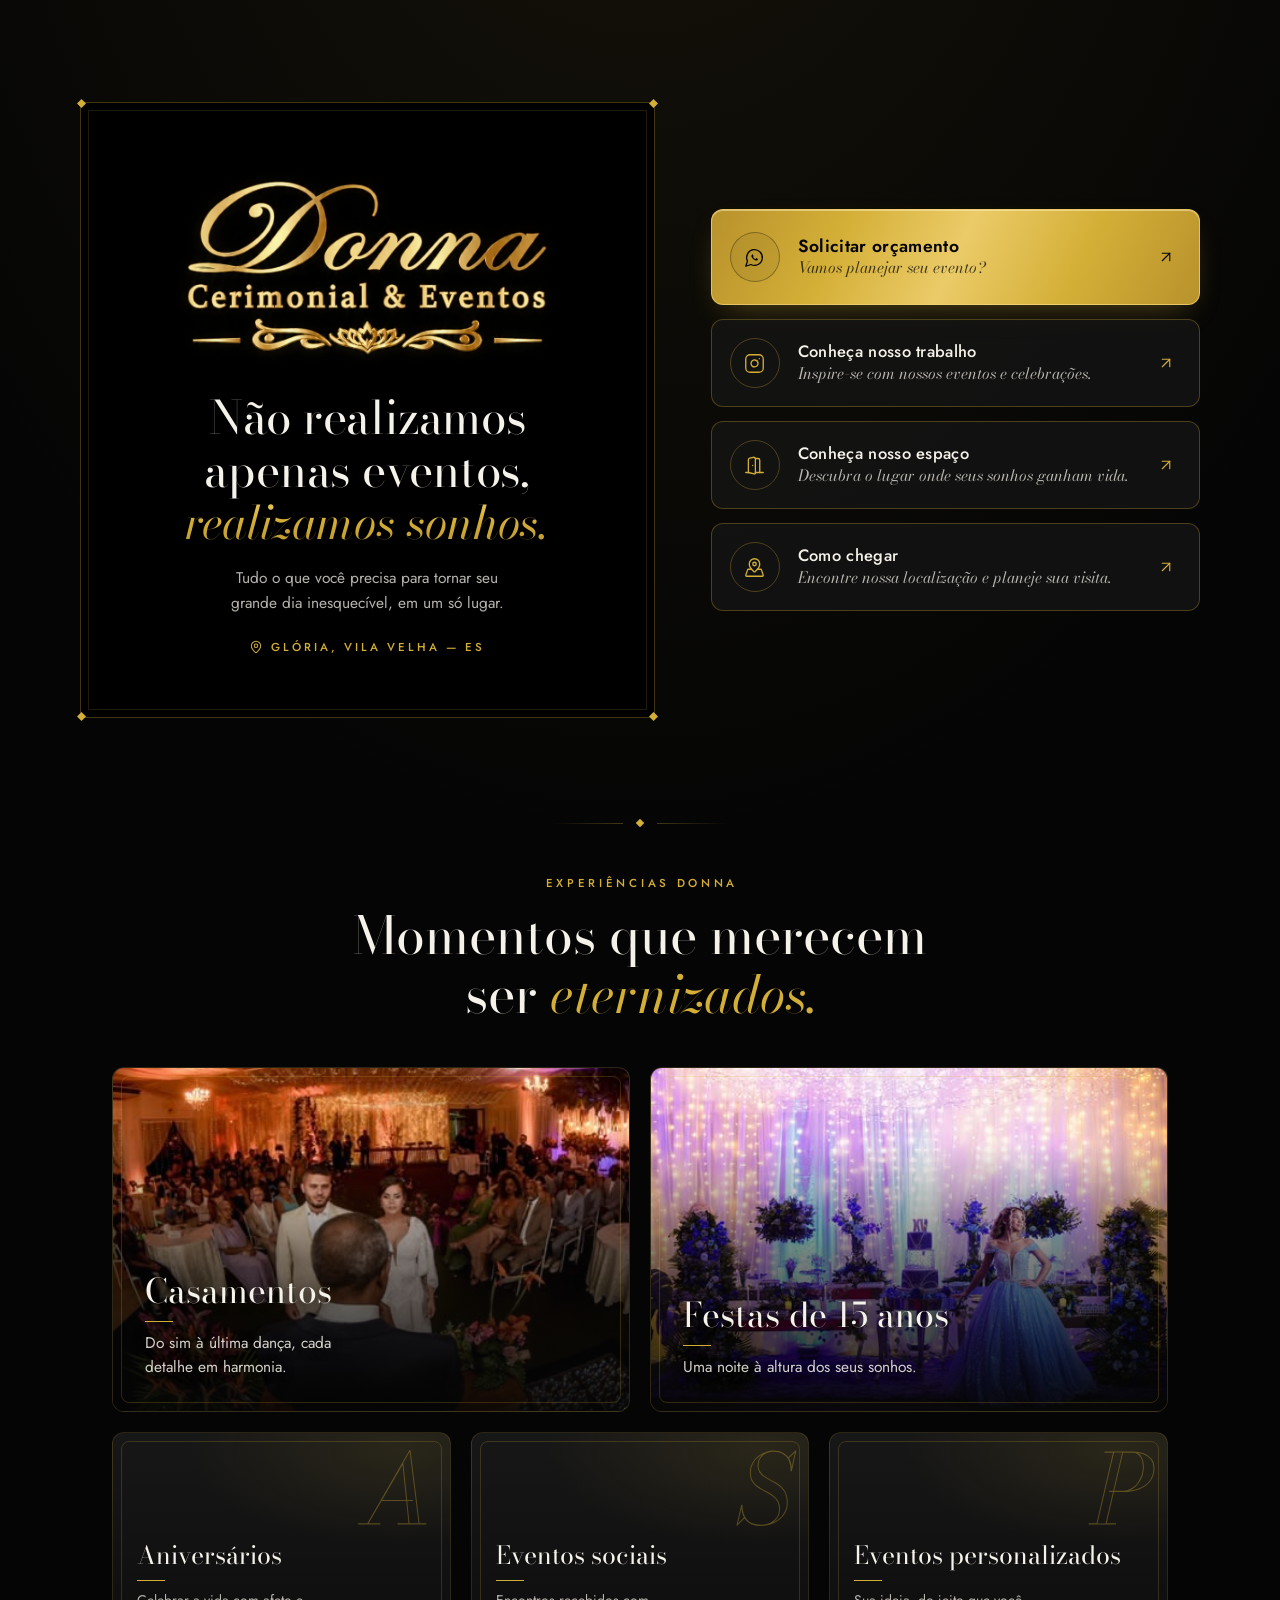
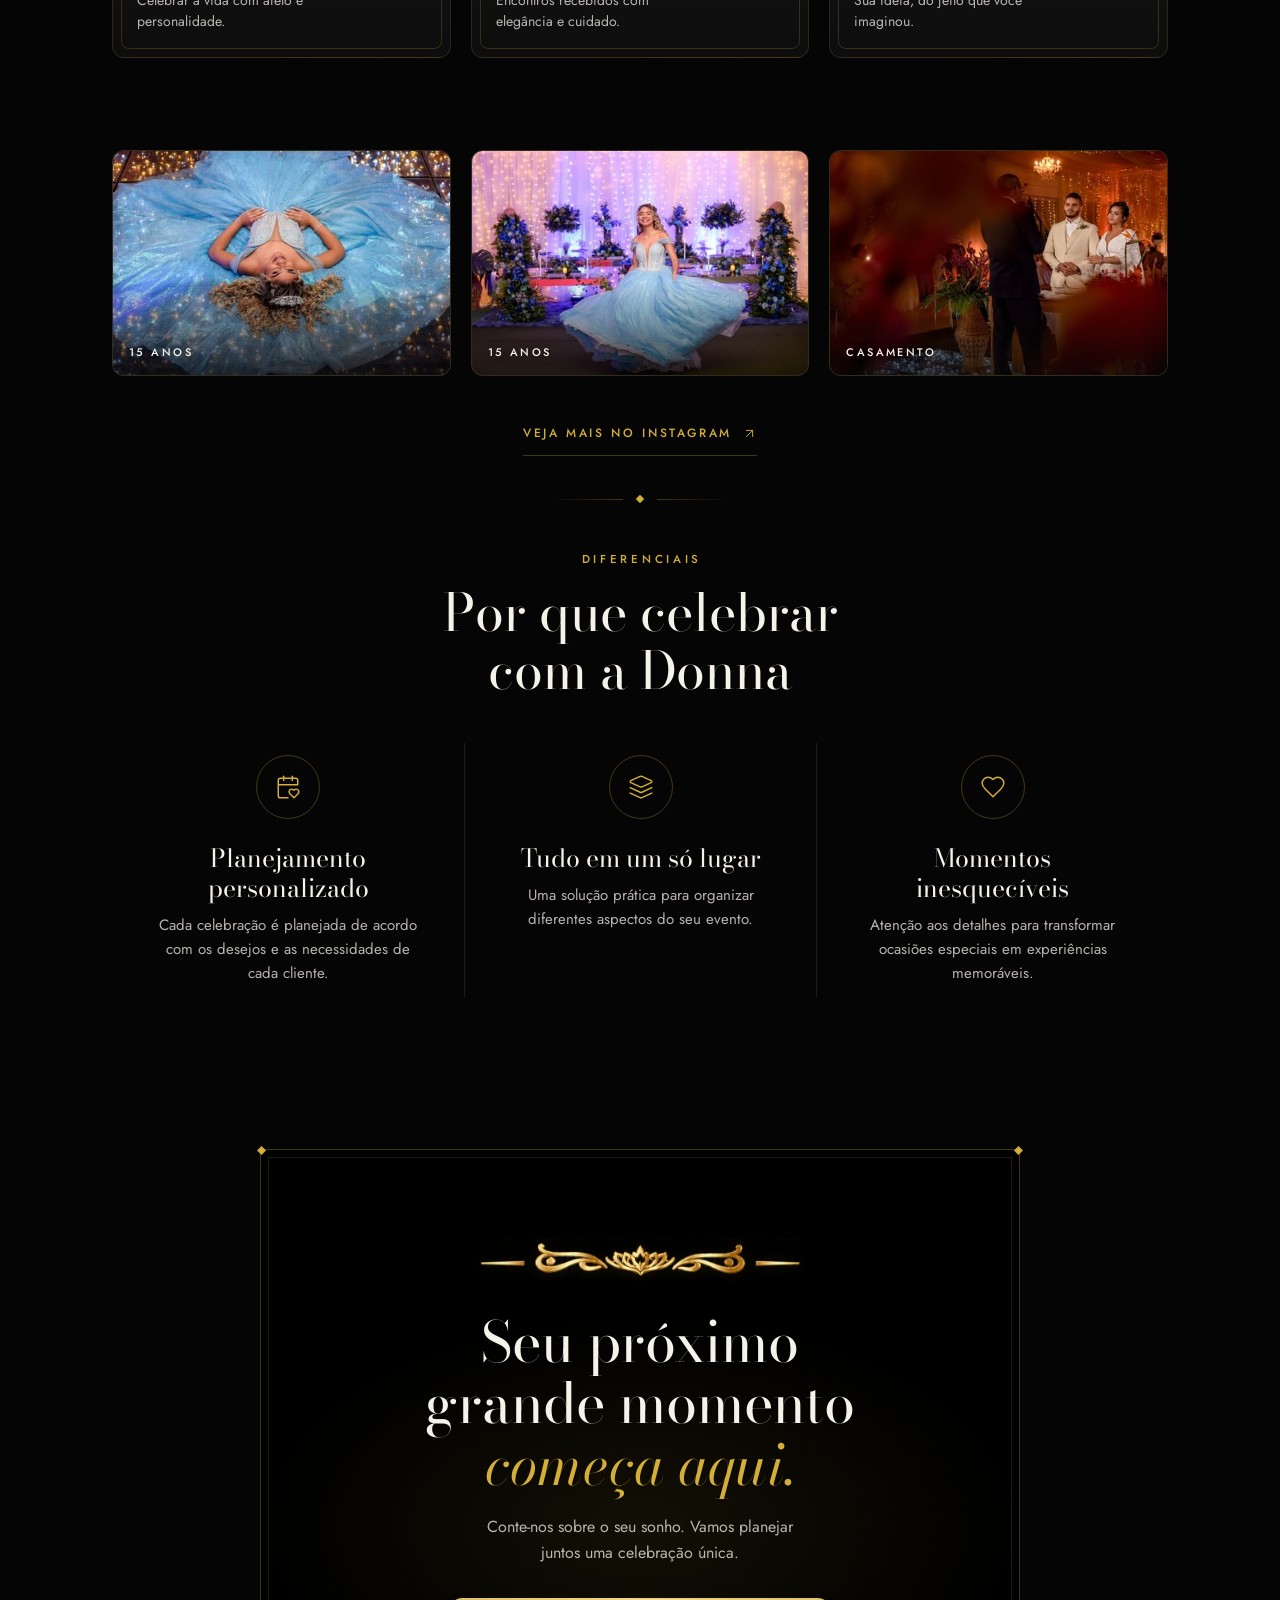
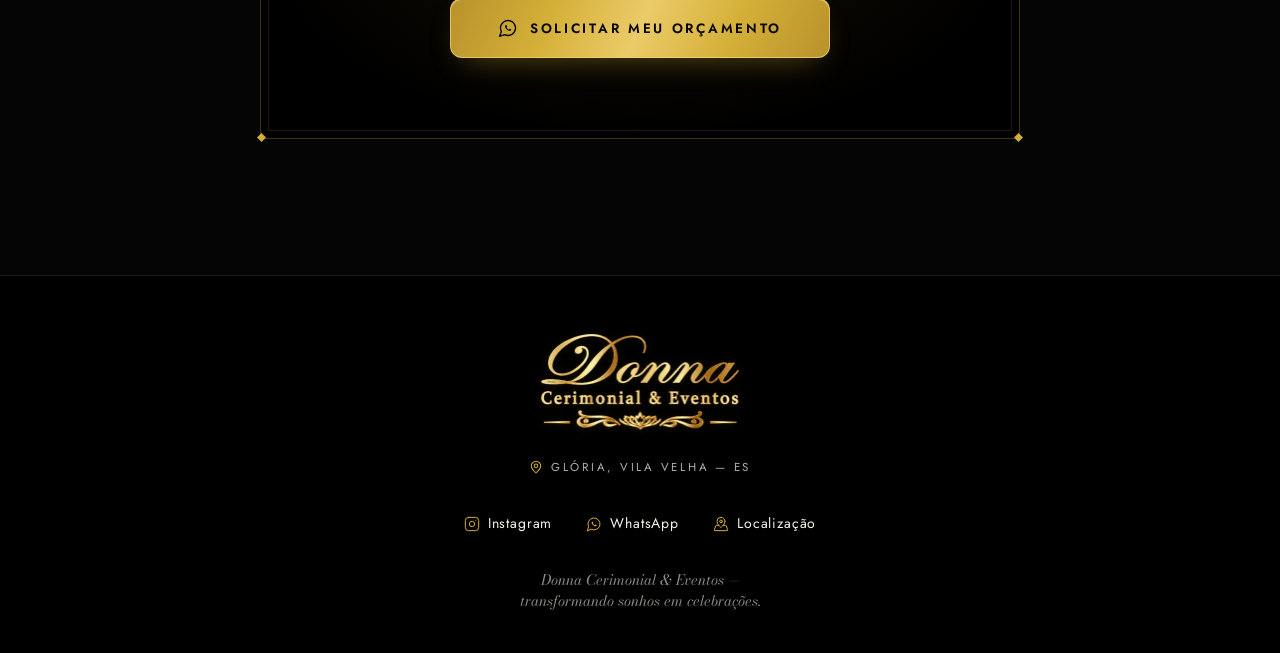
==== public/index.html @ aa012395 "Fotos reais dos eventos e publicação no Cloudflare Pages - Cartões Casamentos e Festas de 15 anos co" ====
<!doctype html>
<html lang="pt-BR">
<head>
  <meta charset="utf-8">
  <meta name="viewport" content="width=device-width, initial-scale=1, viewport-fit=cover">
  <title>Donna Cerimonial &amp; Eventos | Celebre seus sonhos</title>
  <meta name="description" content="Conheça a Donna Cerimonial &amp; Eventos, em Glória, Vila Velha — ES. Entre em contato, solicite seu orçamento e descubra como planejar uma celebração especial.">
  <meta name="theme-color" content="#050505">
  <meta name="color-scheme" content="dark">
  <meta name="format-detection" content="telephone=no">

  <!--
    Endereço publicado: https://donna-cerimonial.pages.dev/
    Se a página passar a usar um domínio próprio, troque este endereço nas
    linhas canonical, og:url, og:image, twitter:image e no JSON-LD abaixo.
  -->
  <link rel="canonical" href="https://donna-cerimonial.pages.dev/">
  <meta property="og:type" content="website">
  <meta property="og:url" content="https://donna-cerimonial.pages.dev/">
  <meta property="og:locale" content="pt_BR">
  <meta property="og:site_name" content="Donna Cerimonial &amp; Eventos">
  <meta property="og:title" content="Donna Cerimonial &amp; Eventos | Celebre seus sonhos">
  <meta property="og:description" content="Conheça a Donna Cerimonial &amp; Eventos, em Glória, Vila Velha — ES. Entre em contato, solicite seu orçamento e descubra como planejar uma celebração especial.">
  <meta property="og:image" content="https://donna-cerimonial.pages.dev/assets/img/og-image.jpg">
  <meta property="og:image:width" content="1200">
  <meta property="og:image:height" content="630">
  <meta property="og:image:alt" content="Donna Cerimonial &amp; Eventos — Não realizamos apenas eventos, realizamos sonhos.">
  <meta name="twitter:card" content="summary_large_image">
  <meta name="twitter:title" content="Donna Cerimonial &amp; Eventos | Celebre seus sonhos">
  <meta name="twitter:description" content="Conheça a Donna Cerimonial &amp; Eventos, em Glória, Vila Velha — ES. Solicite seu orçamento e planeje uma celebração especial.">
  <meta name="twitter:image" content="https://donna-cerimonial.pages.dev/assets/img/og-image.jpg">

  <link rel="icon" href="favicon-32.png" sizes="32x32" type="image/png">
  <link rel="icon" href="icon-192.png" sizes="192x192" type="image/png">
  <link rel="apple-touch-icon" href="apple-touch-icon.png">

  <link rel="preload" href="assets/fonts/bodoni-moda-latin-opsz-normal.woff2" as="font" type="font/woff2" crossorigin>
  <link rel="preload" href="assets/fonts/bodoni-moda-latin-opsz-italic.woff2" as="font" type="font/woff2" crossorigin>
  <link rel="preload" href="assets/fonts/jost-latin-wght-normal.woff2" as="font" type="font/woff2" crossorigin>
  <link rel="preload" href="assets/img/logo-donna.webp" as="image" type="image/webp" fetchpriority="high">
  <link rel="stylesheet" href="assets/css/styles.css">

  <script>document.documentElement.classList.add('js');</script>

  <script type="application/ld+json">
  {
    "@context": "https://schema.org",
    "@type": "LocalBusiness",
    "name": "Donna Cerimonial & Eventos",
    "url": "https://donna-cerimonial.pages.dev/",
    "logo": "https://donna-cerimonial.pages.dev/assets/img/logo-donna.webp",
    "image": "https://donna-cerimonial.pages.dev/assets/img/og-image.jpg",
    "description": "Cerimonial e eventos: casamentos, festas de 15 anos, aniversários, eventos sociais e personalizados.",
    "slogan": "Não realizamos apenas eventos, realizamos sonhos.",
    "telephone": "+55 27 99788-0077",
    "address": {
      "@type": "PostalAddress",
      "addressLocality": "Vila Velha",
      "addressRegion": "ES",
      "addressCountry": "BR"
    },
    "areaServed": "Vila Velha — ES",
    "sameAs": ["https://www.instagram.com/donnacerimonial.eventos/"]
  }
  </script>

  <!--
    ANALYTICS / META PIXEL (desativados)
    Nenhum rastreamento é carregado nesta página. Para ativar, cole aqui o
    snippet oficial do Google Analytics 4 (gtag.js) e/ou do Meta Pixel, de
    preferência após obter o consentimento do visitante (LGPD).
    Os cliques em links com o atributo data-track já são encaminhados para
    gtag(), fbq() e window.dataLayer automaticamente quando eles existirem
    (veja assets/js/main.js).
  -->
</head>
<body>

  <!-- Biblioteca de ícones (Lucide, ISC) -->
  <svg class="sprite" aria-hidden="true" focusable="false">
    <symbol id="i-whatsapp" viewBox="0 0 24 24">
      <path d="M7.9 20A9 9 0 1 0 4 16.1L2 22Z"/>
      <path fill="currentColor" stroke="none" transform="translate(12.15 12.1) scale(.62) translate(-12 -12.2)" d="M17.472 14.382c-.297-.149-1.758-.867-2.03-.967-.273-.099-.471-.148-.67.15-.197.297-.767.966-.94 1.164-.173.199-.347.223-.644.075-.297-.15-1.255-.463-2.39-1.475-.883-.788-1.48-1.761-1.653-2.059-.173-.297-.018-.458.13-.606.134-.133.298-.347.446-.52.149-.174.198-.298.298-.497.099-.198.05-.371-.025-.52-.075-.149-.669-1.612-.916-2.207-.242-.579-.487-.5-.669-.51-.173-.008-.371-.01-.57-.01-.198 0-.52.074-.792.372-.272.297-1.04 1.016-1.04 2.479 0 1.462 1.065 2.875 1.213 3.074.149.198 2.096 3.2 5.077 4.487.709.306 1.262.489 1.694.625.712.227 1.36.195 1.871.118.571-.085 1.758-.719 2.006-1.413.248-.694.248-1.289.173-1.413-.074-.124-.272-.198-.57-.347z"/>
    </symbol>
    <symbol id="i-instagram" viewBox="0 0 24 24">
      <rect width="20" height="20" x="2" y="2" rx="5" ry="5"/>
      <path d="M16 11.37A4 4 0 1 1 12.63 8 4 4 0 0 1 16 11.37z"/>
      <line x1="17.5" x2="17.51" y1="6.5" y2="6.5"/>
    </symbol>
    <symbol id="i-door-open" viewBox="0 0 24 24">
      <path d="M13 4h3a2 2 0 0 1 2 2v14"/>
      <path d="M2 20h3"/>
      <path d="M13 20h9"/>
      <path d="M10 12v.01"/>
      <path d="M13 4.562v16.157a1 1 0 0 1-1.242.97L5 20V5.562a2 2 0 0 1 1.515-1.94l4-1A2 2 0 0 1 13 4.561Z"/>
    </symbol>
    <symbol id="i-map-pinned" viewBox="0 0 24 24">
      <path d="M18 8c0 3.613-3.869 7.429-5.393 8.795a1 1 0 0 1-1.214 0C9.87 15.429 6 11.613 6 8a6 6 0 0 1 12 0"/>
      <circle cx="12" cy="8" r="2"/>
      <path d="M8.714 14h-3.71a1 1 0 0 0-.948.683l-2.004 6A1 1 0 0 0 3 22h18a1 1 0 0 0 .948-1.316l-2-6a1 1 0 0 0-.949-.684h-3.712"/>
    </symbol>
    <symbol id="i-map-pin" viewBox="0 0 24 24">
      <path d="M20 10c0 4.993-5.539 10.193-7.399 11.799a1 1 0 0 1-1.202 0C9.539 20.193 4 14.993 4 10a8 8 0 0 1 16 0"/>
      <circle cx="12" cy="10" r="3"/>
    </symbol>
    <symbol id="i-arrow-up-right" viewBox="0 0 24 24">
      <path d="M7 7h10v10"/>
      <path d="M7 17 17 7"/>
    </symbol>
    <symbol id="i-calendar-heart" viewBox="0 0 24 24">
      <path d="M3 10h18V6a2 2 0 0 0-2-2H5a2 2 0 0 0-2 2v14a2 2 0 0 0 2 2h7"/>
      <path d="M8 2v4"/>
      <path d="M16 2v4"/>
      <path d="M21.29 14.7a2.43 2.43 0 0 0-2.65-.52c-.3.12-.57.3-.8.53l-.34.34-.35-.34a2.43 2.43 0 0 0-2.65-.53c-.3.12-.56.3-.79.53-.95.94-1 2.53.2 3.74L17.5 22l3.6-3.55c1.2-1.21 1.14-2.8.19-3.74Z"/>
    </symbol>
    <symbol id="i-layers" viewBox="0 0 24 24">
      <path d="m12.83 2.18a2 2 0 0 0-1.66 0L2.6 6.08a1 1 0 0 0 0 1.83l8.58 3.91a2 2 0 0 0 1.66 0l8.58-3.9a1 1 0 0 0 0-1.83Z"/>
      <path d="m22 17.65-9.17 4.16a2 2 0 0 1-1.66 0L2 17.65"/>
      <path d="m22 12.65-9.17 4.16a2 2 0 0 1-1.66 0L2 12.65"/>
    </symbol>
    <symbol id="i-heart" viewBox="0 0 24 24">
      <path d="M19 14c1.49-1.46 3-3.21 3-5.5A5.5 5.5 0 0 0 16.5 3c-1.76 0-3 .5-4.5 2-1.5-1.5-2.74-2-4.5-2A5.5 5.5 0 0 0 2 8.5c0 2.3 1.5 4.05 3 5.5l7 7Z"/>
    </symbol>

  </svg>

  <main id="conteudo">

    <!-- 1 · APRESENTAÇÃO -->
    <section class="hero" aria-labelledby="marca">
      <div class="hero__spread">

        <div class="invite frame">

          <!-- Logo original, sem alterações (apenas recortada). A sombra preta do arquivo se funde ao fundo preto. -->
          <h1 class="brand" id="marca">
            <img class="brand__logo" src="assets/img/logo-donna.webp" alt="Donna Cerimonial &amp; Eventos" width="843" height="432" fetchpriority="high" decoding="async">
          </h1>

          <p class="invite__headline">
            Não realizamos apenas eventos, <em class="foil">realizamos sonhos.</em>
          </p>

          <p class="invite__lead">Tudo o que você precisa para tornar seu grande dia inesquecível, em um só lugar.</p>

          <p class="invite__place">
            <svg class="icon" aria-hidden="true"><use href="#i-map-pin"/></svg>
            Glória, Vila Velha — ES
          </p>
        </div>

        <!-- 2 · LINKS PRINCIPAIS -->
        <nav class="links" aria-label="Contato e localização">
          <ul class="links__list">
            <li>
              <a class="link link--primary" data-track="whatsapp_orcamento_topo"
                 href="https://api.whatsapp.com/send/?phone=5527997880077&amp;text=Ol%C3%A1!%20Conheci%20a%20Donna%20Cerimonial%20%26%20Eventos%20pelo%20Instagram%20e%20gostaria%20de%20solicitar%20um%20or%C3%A7amento%20para%20meu%20evento.&amp;type=phone_number&amp;app_absent=0"
                 target="_blank" rel="noopener">
                <span class="link__icon"><svg class="icon" aria-hidden="true"><use href="#i-whatsapp"/></svg></span>
                <span class="link__text">
                  <span class="link__title">Solicitar orçamento</span>
                  <span class="link__hint">Vamos planejar seu evento?</span>
                </span>
                <svg class="icon link__arrow" aria-hidden="true"><use href="#i-arrow-up-right"/></svg>
                <span class="sr-only">(abre o WhatsApp)</span>
              </a>
            </li>
            <li>
              <a class="link" data-track="instagram_trabalho"
                 href="https://www.instagram.com/donnacerimonial.eventos/"
                 target="_blank" rel="noopener">
                <span class="link__icon"><svg class="icon" aria-hidden="true"><use href="#i-instagram"/></svg></span>
                <span class="link__text">
                  <span class="link__title">Conheça nosso trabalho</span>
                  <span class="link__hint">Inspire-se com nossos eventos e celebrações.</span>
                </span>
                <svg class="icon link__arrow" aria-hidden="true"><use href="#i-arrow-up-right"/></svg>
                <span class="sr-only">(abre o Instagram)</span>
              </a>
            </li>
            <li>
              <a class="link" data-track="google_espaco"
                 href="https://share.google/H26QlBT8dR2Lc7eBj"
                 target="_blank" rel="noopener">
                <span class="link__icon"><svg class="icon" aria-hidden="true"><use href="#i-door-open"/></svg></span>
                <span class="link__text">
                  <span class="link__title">Conheça nosso espaço</span>
                  <span class="link__hint">Descubra o lugar onde seus sonhos ganham vida.</span>
                </span>
                <svg class="icon link__arrow" aria-hidden="true"><use href="#i-arrow-up-right"/></svg>
                <span class="sr-only">(abre o Google)</span>
              </a>
            </li>
            <li>
              <a class="link" data-track="google_como_chegar"
                 href="https://share.google/H26QlBT8dR2Lc7eBj"
                 target="_blank" rel="noopener">
                <span class="link__icon"><svg class="icon" aria-hidden="true"><use href="#i-map-pinned"/></svg></span>
                <span class="link__text">
                  <span class="link__title">Como chegar</span>
                  <span class="link__hint">Encontre nossa localização e planeje sua visita.</span>
                </span>
                <svg class="icon link__arrow" aria-hidden="true"><use href="#i-arrow-up-right"/></svg>
                <span class="sr-only">(abre o Google)</span>
              </a>
            </li>
          </ul>
        </nav>

      </div>
    </section>

    <div class="rule" aria-hidden="true" data-reveal><span></span></div>

    <!-- 3 · EXPERIÊNCIAS DONNA -->
    <section class="experiences" aria-labelledby="experiencias-titulo">
      <header class="section-head" data-reveal>
        <p class="eyebrow">Experiências Donna</p>
        <h2 class="section-title" id="experiencias-titulo">Momentos que merecem ser <em>eternizados.</em></h2>
      </header>

      <!--
        FOTOS: cada cartão aceita uma fotografia real dentro de .moment__media
        (arquivo em assets/img/eventos/, formato paisagem 3:2). Ao adicionar uma foto,
        acrescente também a classe "moment--photo" ao <li>.
        Sem foto, o cartão mantém a composição tipográfica com monograma.
      -->
      <section class="moments" aria-label="Tipos de evento" tabindex="0" data-reveal-group>
        <ul class="moments__list">
          <li class="moment moment--photo" style="--i:0">
            <div class="moment__media">
              <img src="assets/img/eventos/casamento-convidados.jpg" alt="Cerimônia de casamento vista do altar: noivos diante do celebrante, com convidados e salão iluminado por lustres" width="429" height="294" loading="lazy" decoding="async">
            </div>
            <span class="moment__mono" aria-hidden="true">C</span>
            <div class="moment__body">
              <h3 class="moment__title">Casamentos</h3>
              <p class="moment__text">Do sim à última dança, cada detalhe em harmonia.</p>
            </div>
          </li>
          <li class="moment moment--photo" style="--i:1">
            <div class="moment__media">
              <img src="assets/img/eventos/15-anos-decoracao.jpg" alt="Debutante de vestido azul diante da decoração da festa de 15 anos, com flores azuis e cortina de luzes" width="480" height="329" loading="lazy" decoding="async" style="object-position: 64% 50%">
            </div>
            <span class="moment__mono" aria-hidden="true">XV</span>
            <div class="moment__body">
              <h3 class="moment__title">Festas de 15 anos</h3>
              <p class="moment__text">Uma noite à altura dos seus sonhos.</p>
            </div>
          </li>
          <li class="moment" style="--i:2">
            <div class="moment__media">
              <!-- <img src="assets/img/eventos/aniversario.jpg" alt="Descreva a foto real do aniversário" width="1200" height="800" loading="lazy" decoding="async"> -->
            </div>
            <span class="moment__mono" aria-hidden="true">A</span>
            <div class="moment__body">
              <h3 class="moment__title">Aniversários</h3>
              <p class="moment__text">Celebrar a vida com afeto e personalidade.</p>
            </div>
          </li>
          <li class="moment" style="--i:3">
            <div class="moment__media">
              <!-- <img src="assets/img/eventos/evento-social.jpg" alt="Descreva a foto real do evento social" width="1200" height="800" loading="lazy" decoding="async"> -->
            </div>
            <span class="moment__mono" aria-hidden="true">S</span>
            <div class="moment__body">
              <h3 class="moment__title">Eventos sociais</h3>
              <p class="moment__text">Encontros recebidos com elegância e cuidado.</p>
            </div>
          </li>
          <li class="moment" style="--i:4">
            <div class="moment__media">
              <!-- <img src="assets/img/eventos/evento-personalizado.jpg" alt="Descreva a foto real do evento personalizado" width="1200" height="800" loading="lazy" decoding="async"> -->
            </div>
            <span class="moment__mono" aria-hidden="true">P</span>
            <div class="moment__body">
              <h3 class="moment__title">Eventos personalizados</h3>
              <p class="moment__text">Sua ideia, do jeito que você imaginou.</p>
            </div>
          </li>
        </ul>
      </section>

      <!-- Galeria: registros reais de eventos da Donna -->
      <h3 class="gallery__title" data-reveal>Registros de celebrações Donna</h3>
      <div class="gallery" data-reveal-group>
        <ul class="gallery__list">
          <li class="gallery__item" style="--i:0">
            <figure>
              <img src="assets/img/eventos/15-anos-vestido-luzes.jpg" alt="Debutante deitada sobre o vestido azul cintilante, cercada de luzes" width="452" height="273" loading="lazy" decoding="async">
              <figcaption>15 anos</figcaption>
            </figure>
          </li>
          <li class="gallery__item" style="--i:1">
            <figure>
              <img src="assets/img/eventos/15-anos-pista.jpg" alt="Debutante girando o vestido azul na pista, diante da decoração com flores azuis" width="452" height="300" loading="lazy" decoding="async">
              <figcaption>15 anos</figcaption>
            </figure>
          </li>
          <li class="gallery__item" style="--i:2">
            <figure>
              <img src="assets/img/eventos/casamento-cerimonia.jpg" alt="Noivos diante do celebrante durante a cerimônia de casamento, com flores em primeiro plano" width="452" height="301" loading="lazy" decoding="async">
              <figcaption>Casamento</figcaption>
            </figure>
          </li>
        </ul>
      </div>

      <p class="experiences__more" data-reveal>
        <a class="text-link" data-track="instagram_experiencias" href="https://www.instagram.com/donnacerimonial.eventos/" target="_blank" rel="noopener">
          Veja mais no Instagram
          <svg class="icon" aria-hidden="true"><use href="#i-arrow-up-right"/></svg>
        </a>
      </p>
    </section>

    <div class="rule" aria-hidden="true" data-reveal><span></span></div>

    <!-- 4 · DIFERENCIAIS -->
    <section class="values" aria-labelledby="diferenciais-titulo">
      <header class="section-head" data-reveal>
        <p class="eyebrow">Diferenciais</p>
        <h2 class="section-title" id="diferenciais-titulo">Por que celebrar com a Donna</h2>
      </header>

      <ul class="values__list">
        <li class="value" data-reveal style="--i:0">
          <span class="value__icon"><svg class="icon" aria-hidden="true"><use href="#i-calendar-heart"/></svg></span>
          <h3 class="value__title">Planejamento personalizado</h3>
          <p class="value__text">Cada celebração é planejada de acordo com os desejos e as necessidades de cada cliente.</p>
        </li>
        <li class="value" data-reveal style="--i:1">
          <span class="value__icon"><svg class="icon" aria-hidden="true"><use href="#i-layers"/></svg></span>
          <h3 class="value__title">Tudo em um só lugar</h3>
          <p class="value__text">Uma solução prática para organizar diferentes aspectos do seu evento.</p>
        </li>
        <li class="value" data-reveal style="--i:2">
          <span class="value__icon"><svg class="icon" aria-hidden="true"><use href="#i-heart"/></svg></span>
          <h3 class="value__title">Momentos inesquecíveis</h3>
          <p class="value__text">Atenção aos detalhes para transformar ocasiões especiais em experiências memoráveis.</p>
        </li>
      </ul>
    </section>

    <!-- 5 · CHAMADA FINAL -->
    <section class="closing" aria-labelledby="chamada-titulo">
      <div class="closing__inner frame">
        <img class="closing__ornament" src="assets/img/logo-ornamento.webp" alt="" width="827" height="104" loading="lazy" decoding="async" data-reveal>
        <h2 class="closing__title" id="chamada-titulo" data-reveal style="--i:1">Seu próximo grande momento <em>começa aqui.</em></h2>
        <p class="closing__text" data-reveal style="--i:2">Conte-nos sobre o seu sonho. Vamos planejar juntos uma celebração única.</p>
        <div data-reveal style="--i:3">
          <a class="cta" data-track="whatsapp_orcamento_final"
             href="https://api.whatsapp.com/send/?phone=5527997880077&amp;text=Ol%C3%A1!%20Conheci%20a%20Donna%20Cerimonial%20%26%20Eventos%20pelo%20Instagram%20e%20gostaria%20de%20solicitar%20um%20or%C3%A7amento%20para%20meu%20evento.&amp;type=phone_number&amp;app_absent=0"
             target="_blank" rel="noopener">
            <svg class="icon" aria-hidden="true"><use href="#i-whatsapp"/></svg>
            <span>Solicitar meu orçamento</span>
            <span class="sr-only">(abre o WhatsApp)</span>
          </a>
        </div>
      </div>
    </section>
  </main>

  <!-- 6 · RODAPÉ -->
  <footer class="footer">
    <img class="footer__logo" src="assets/img/logo-donna.webp" alt="Donna Cerimonial &amp; Eventos" width="843" height="432" loading="lazy" decoding="async">

    <p class="footer__place">
      <svg class="icon" aria-hidden="true"><use href="#i-map-pin"/></svg>
      Glória, Vila Velha — ES
    </p>

    <ul class="footer__links">
      <li>
        <a data-track="instagram_rodape" href="https://www.instagram.com/donnacerimonial.eventos/" target="_blank" rel="noopener">
          <svg class="icon" aria-hidden="true"><use href="#i-instagram"/></svg>Instagram
        </a>
      </li>
      <li>
        <a data-track="whatsapp_rodape" href="https://api.whatsapp.com/send/?phone=5527997880077&amp;text=Ol%C3%A1!%20Conheci%20a%20Donna%20Cerimonial%20%26%20Eventos%20pelo%20Instagram%20e%20gostaria%20de%20solicitar%20um%20or%C3%A7amento%20para%20meu%20evento.&amp;type=phone_number&amp;app_absent=0" target="_blank" rel="noopener">
          <svg class="icon" aria-hidden="true"><use href="#i-whatsapp"/></svg>WhatsApp
        </a>
      </li>
      <li>
        <a data-track="google_rodape" href="https://share.google/H26QlBT8dR2Lc7eBj" target="_blank" rel="noopener">
          <svg class="icon" aria-hidden="true"><use href="#i-map-pinned"/></svg>Localização
        </a>
      </li>
    </ul>

    <p class="footer__note">Donna Cerimonial &amp; Eventos — transformando sonhos em celebrações.</p>
  </footer>

  <script src="assets/js/main.js" defer></script>
</body>
</html>
---- public/assets/css/styles.css ----
/* ==========================================================================
   Donna Cerimonial & Eventos — Bio Link
   Direção: convite de casamento de luxo · hot stamping dourado sobre preto
   ========================================================================== */

/* Fontes (SIL Open Font License) ------------------------------------------ */
@font-face {
  font-family: "Bodoni Moda";
  font-style: normal;
  font-weight: 400 900;
  font-display: swap;
  src: url("../fonts/bodoni-moda-latin-opsz-normal.woff2") format("woff2-variations"),
       url("../fonts/bodoni-moda-latin-opsz-normal.woff2") format("woff2");
}
@font-face {
  font-family: "Bodoni Moda";
  font-style: italic;
  font-weight: 400 900;
  font-display: swap;
  src: url("../fonts/bodoni-moda-latin-opsz-italic.woff2") format("woff2-variations"),
       url("../fonts/bodoni-moda-latin-opsz-italic.woff2") format("woff2");
}
@font-face {
  font-family: "Jost";
  font-style: normal;
  font-weight: 100 900;
  font-display: swap;
  src: url("../fonts/jost-latin-wght-normal.woff2") format("woff2-variations"),
       url("../fonts/jost-latin-wght-normal.woff2") format("woff2");
}

/* Tokens ------------------------------------------------------------------- */
:root {
  --ink: #050505;
  --graphite: #151515;
  --gold: #D4AF37;
  --gold-light: #F5D778;
  --gold-deep: #8F671C;
  --ivory: #F5F2EA;
  /* Preto absoluto: só atrás da logo, para que a sombra original do arquivo desapareça */
  --logo-backing: #000;

  --ivory-soft: rgba(245, 242, 234, .74);
  --ivory-faint: rgba(245, 242, 234, .58);
  --line: rgba(212, 175, 55, .30);
  --line-soft: rgba(212, 175, 55, .15);

  --gold-foil: linear-gradient(115deg, #B8922C 0%, #D4AF37 26%, #EBCB68 50%, #D4AF37 74%, #B8922C 100%);

  --serif: "Bodoni Moda", "Bodoni 72", Didot, "Times New Roman", serif;
  --sans: "Jost", "Futura", "Century Gothic", system-ui, sans-serif;

  --gutter: 18px;
  --radius: 12px;
  --ease: cubic-bezier(.2, .7, .2, 1);
}

/* Base --------------------------------------------------------------------- */
*,
*::before,
*::after { box-sizing: border-box; }

html {
  -webkit-text-size-adjust: 100%;
  text-size-adjust: 100%;
}

body {
  margin: 0;
  min-height: 100vh;
  background:
    radial-gradient(110% 55% at 50% -12%, rgba(212, 175, 55, .09), transparent 62%),
    var(--ink);
  color: var(--ivory);
  font-family: var(--sans);
  font-size: 16px;
  line-height: 1.6;
  font-weight: 400;
  -webkit-font-smoothing: antialiased;
  -moz-osx-font-smoothing: grayscale;
  overflow-x: hidden;
}

@supports (overflow-x: clip) {
  body { overflow-x: clip; }
}

h1, h2, h3, p, ul, figure { margin: 0; }
ul { padding: 0; list-style: none; }
img { display: block; max-width: 100%; }
a { color: inherit; -webkit-tap-highlight-color: transparent; }

::selection { background: rgba(212, 175, 55, .35); color: var(--ivory); }

:focus-visible {
  outline: 2px solid var(--gold-light);
  outline-offset: 3px;
}

.sprite {
  position: absolute;
  width: 0;
  height: 0;
  overflow: hidden;
}

.sr-only {
  position: absolute;
  width: 1px;
  height: 1px;
  padding: 0;
  margin: -1px;
  overflow: hidden;
  clip: rect(0 0 0 0);
  white-space: nowrap;
  border: 0;
}

.icon {
  width: 1em;
  height: 1em;
  flex: none;
  fill: none;
  stroke: currentColor;
  stroke-width: 1.5;
  stroke-linecap: round;
  stroke-linejoin: round;
}

/* Moldura de convite (borda dupla + losangos nos cantos) -------------------- */
.frame {
  position: relative;
  border: 1px solid var(--line);
  background: var(--logo-backing);
}

.frame::before {
  content: "";
  position: absolute;
  inset: 7px;
  border: 1px solid var(--line-soft);
  pointer-events: none;
}

.frame::after {
  content: "";
  position: absolute;
  inset: -4px;
  pointer-events: none;
  background-image:
    url("data:image/svg+xml,%3Csvg xmlns='http://www.w3.org/2000/svg' viewBox='0 0 10 10'%3E%3Cpath d='M5 0 10 5 5 10 0 5Z' fill='%23D4AF37'/%3E%3C/svg%3E"),
    url("data:image/svg+xml,%3Csvg xmlns='http://www.w3.org/2000/svg' viewBox='0 0 10 10'%3E%3Cpath d='M5 0 10 5 5 10 0 5Z' fill='%23D4AF37'/%3E%3C/svg%3E"),
    url("data:image/svg+xml,%3Csvg xmlns='http://www.w3.org/2000/svg' viewBox='0 0 10 10'%3E%3Cpath d='M5 0 10 5 5 10 0 5Z' fill='%23D4AF37'/%3E%3C/svg%3E"),
    url("data:image/svg+xml,%3Csvg xmlns='http://www.w3.org/2000/svg' viewBox='0 0 10 10'%3E%3Cpath d='M5 0 10 5 5 10 0 5Z' fill='%23D4AF37'/%3E%3C/svg%3E");
  background-position: 0 0, 100% 0, 0 100%, 100% 100%;
  background-size: 9px 9px;
  background-repeat: no-repeat;
}

/* Texto em hot stamping dourado -------------------------------------------- */
.foil {
  font-style: italic;
  color: var(--gold);
}

@supports ((-webkit-background-clip: text) or (background-clip: text)) {
  .foil {
    background-image:
      linear-gradient(105deg, transparent 43%, rgba(255, 247, 222, .95) 50%, transparent 57%),
      linear-gradient(180deg, var(--gold-light) 0%, var(--gold) 48%, #B48E2C 100%);
    background-size: 300% 100%, 100% 100%;
    background-position: 0% 0, 0 0;
    background-repeat: no-repeat;
    -webkit-background-clip: text;
    background-clip: text;
    color: transparent;
    -webkit-text-fill-color: transparent;
    /* evita o corte das hastes do itálico */
    padding-right: .06em;
    -webkit-box-decoration-break: clone;
    box-decoration-break: clone;
  }
}

/* ==========================================================================
   1 · Apresentação
   ========================================================================== */
.hero {
  padding: max(18px, env(safe-area-inset-top)) var(--gutter) 0;
}

.hero__spread {
  display: grid;
  gap: 16px;
  max-width: 520px;
  margin: 0 auto;
}

.invite {
  padding: 40px 22px 32px;
  text-align: center;
}

/* A logo original é o título principal da página */
.brand {
  line-height: 0;
}

.brand__logo {
  width: min(100%, 300px);
  height: auto;
  margin: 0 auto;
}

.invite__headline {
  max-width: 15ch;
  margin: 26px auto 0;
  font-family: var(--serif);
  font-size: clamp(29px, 7.8vw, 46px);
  font-weight: 400;
  line-height: 1.14;
  letter-spacing: -.005em;
  text-wrap: balance;
}

.invite__lead {
  max-width: 31ch;
  margin: 16px auto 0;
  color: var(--ivory-soft);
  font-size: 15.5px;
  line-height: 1.65;
  text-wrap: pretty;
}

.invite__place {
  display: inline-flex;
  align-items: center;
  gap: 8px;
  margin-top: 22px;
  color: var(--gold);
  font-size: 11.5px;
  font-weight: 500;
  letter-spacing: .26em;
  text-transform: uppercase;
}

.invite__place .icon {
  font-size: 14px;
  stroke-width: 1.75;
}

/* ==========================================================================
   2 · Links principais
   ========================================================================== */
.links__list {
  display: grid;
  gap: 12px;
}

.link {
  position: relative;
  display: flex;
  align-items: center;
  gap: 16px;
  min-height: 78px;
  padding: 14px 18px 14px 14px;
  overflow: hidden;
  border: 1px solid var(--line);
  border-radius: var(--radius);
  background: rgba(21, 21, 21, .78);
  color: var(--ivory);
  text-decoration: none;
  transition:
    border-color .45s var(--ease),
    background-color .45s var(--ease),
    box-shadow .45s var(--ease),
    transform .3s var(--ease);
}

.link__icon {
  display: grid;
  place-items: center;
  width: 46px;
  height: 46px;
  flex: none;
  border: 1px solid var(--line);
  border-radius: 50%;
  color: var(--gold);
  font-size: 21px;
  transition: border-color .45s var(--ease), background-color .45s var(--ease);
}

.link__icon .icon {
  transition: transform .5s var(--ease);
}

.link__text {
  display: flex;
  flex: 1;
  flex-direction: column;
  gap: 1px;
  min-width: 0;
}

.link__title {
  font-size: 16.5px;
  font-weight: 500;
  line-height: 1.3;
  letter-spacing: .02em;
}

.link__hint {
  color: var(--ivory-soft);
  font-family: var(--serif);
  font-size: 14.5px;
  font-style: italic;
  line-height: 1.35;
}

.link__arrow {
  color: var(--gold);
  font-size: 18px;
  transition: transform .45s var(--ease);
}

.link:active { transform: scale(.985); }

/* Botão principal: dourado, texto escuro */
.link--primary {
  min-height: 86px;
  border-color: rgba(245, 215, 120, .7);
  background: var(--gold-foil);
  color: var(--ink);
  box-shadow:
    inset 0 1px 0 rgba(255, 244, 210, .45),
    0 12px 32px -14px rgba(212, 175, 55, .45);
}

.link--primary .link__icon {
  border-color: rgba(5, 5, 5, .32);
  background: rgba(5, 5, 5, .05);
  color: var(--ink);
}

.link--primary .link__title {
  font-size: 17.5px;
  font-weight: 600;
}

.link--primary .link__hint { color: rgba(5, 5, 5, .74); }
.link--primary .link__arrow { color: var(--ink); }

/* Reflexo de luz que atravessa os botões dourados */
.link--primary::after,
.cta::after {
  content: "";
  position: absolute;
  inset: 0;
  background: linear-gradient(105deg, transparent 32%, rgba(255, 251, 236, .6) 50%, transparent 68%);
  transform: translateX(-120%);
  pointer-events: none;
}

@media (hover: hover) {
  .link:hover {
    border-color: rgba(212, 175, 55, .62);
    background-color: rgba(30, 28, 22, .92);
  }
  .link:hover .link__icon {
    border-color: var(--gold);
    background-color: rgba(212, 175, 55, .08);
  }
  .link:hover .link__icon .icon { transform: scale(1.08); }
  .link:hover .link__arrow { transform: translate(3px, -3px); }

  .link--primary:hover {
    border-color: var(--gold-light);
    background: var(--gold-foil);
    box-shadow:
      inset 0 1px 0 rgba(255, 244, 210, .55),
      0 0 0 1px rgba(245, 215, 120, .35),
      0 16px 44px -12px rgba(212, 175, 55, .6);
  }
  .link--primary:hover .link__icon {
    border-color: rgba(5, 5, 5, .55);
    background-color: rgba(5, 5, 5, .08);
  }

  .link--primary:hover::after,
  .cta:hover::after {
    transform: translateX(120%);
    transition: transform 1.1s var(--ease);
  }
}

/* ==========================================================================
   Divisor entre seções
   ========================================================================== */
.rule {
  display: flex;
  align-items: center;
  justify-content: center;
  gap: 14px;
  padding: 56px 0 0;
}

.rule::before,
.rule::after {
  content: "";
  width: 72px;
  height: 1px;
  transition: transform 1.2s var(--ease) .1s;
}

.rule::before {
  background: linear-gradient(90deg, transparent, var(--line));
  transform-origin: right;
}

.rule::after {
  background: linear-gradient(90deg, var(--line), transparent);
  transform-origin: left;
}

.rule span {
  width: 6px;
  height: 6px;
  background: var(--gold);
  transform: rotate(45deg);
}

/* ==========================================================================
   Cabeçalhos de seção
   ========================================================================== */
.section-head {
  max-width: 760px;
  margin: 0 auto 36px;
  padding: 0 var(--gutter);
  text-align: center;
}

.eyebrow {
  margin-bottom: 14px;
  padding-left: .32em;
  color: var(--gold);
  font-size: 11.5px;
  font-weight: 500;
  letter-spacing: .32em;
  text-transform: uppercase;
}

.section-title {
  font-family: var(--serif);
  font-size: clamp(31px, 8.2vw, 52px);
  font-weight: 400;
  line-height: 1.12;
  text-wrap: balance;
}

.section-title em,
.closing__title em {
  color: var(--gold);
  font-style: italic;
}

/* ==========================================================================
   3 · Experiências Donna
   ========================================================================== */
.experiences {
  padding-top: 40px;
}

/* Celular: cartões deslizáveis */
.moments {
  overflow-x: auto;
  overscroll-behavior-x: contain;
  scroll-snap-type: x mandatory;
  scroll-padding-inline: var(--gutter);
  scrollbar-width: none;
}

.moments::-webkit-scrollbar { display: none; }

.moments:focus-visible { outline-offset: -2px; }

.moments__list {
  display: flex;
  gap: 14px;
  width: max-content;
  padding: 2px var(--gutter) 6px;
}

.moment {
  position: relative;
  display: flex;
  flex-direction: column;
  justify-content: flex-end;
  width: min(80vw, 320px);
  aspect-ratio: 4 / 3;
  overflow: hidden;
  isolation: isolate;
  border: 1px solid var(--line-soft);
  border-radius: var(--radius);
  background:
    radial-gradient(90% 60% at 85% 8%, rgba(212, 175, 55, .10), transparent 70%),
    linear-gradient(180deg, #171717 0%, #0d0d0d 100%);
  scroll-snap-align: start;
}

.moment::after {
  content: "";
  position: absolute;
  inset: 8px;
  z-index: 2;
  border: 1px solid rgba(212, 175, 55, .2);
  border-radius: calc(var(--radius) - 4px);
  pointer-events: none;
}

.moment__media {
  position: absolute;
  inset: 0;
  z-index: -1;
}

.moment__media img {
  width: 100%;
  height: 100%;
  object-fit: cover;
  transition: transform 1.4s var(--ease);
}

.moment__media::after {
  content: "";
  position: absolute;
  inset: 0;
  background: linear-gradient(180deg, rgba(5, 5, 5, 0) 22%, rgba(5, 5, 5, .5) 55%, rgba(5, 5, 5, .92) 100%);
  opacity: 0;
}

/* Cartão com fotografia real */
.moment--photo .moment__media::after,
.moment:has(img) .moment__media::after { opacity: 1; }
.moment--photo .moment__mono,
.moment:has(img) .moment__mono { display: none; }
.moment--photo .moment__text { color: rgba(245, 242, 234, .86); }
.moment--photo .moment__body { text-shadow: 0 1px 12px rgba(5, 5, 5, .55); }

/* Monograma de papelaria fina, visível enquanto não há fotografia */
.moment__mono {
  position: absolute;
  top: 10px;
  right: 20px;
  z-index: -1;
  color: transparent;
  font-family: var(--serif);
  font-size: 128px;
  font-style: italic;
  line-height: 1;
  letter-spacing: -.04em;
  -webkit-text-stroke: 1px rgba(212, 175, 55, .34);
  user-select: none;
}

.moment__body {
  padding: 0 24px 24px;
}

.moment__title {
  font-family: var(--serif);
  font-size: 25px;
  font-weight: 400;
  line-height: 1.15;
}

.moment__title::after {
  content: "";
  display: block;
  width: 28px;
  height: 1px;
  margin: 10px 0 9px;
  background: var(--gold);
}

.moment__text {
  max-width: 26ch;
  color: var(--ivory-soft);
  font-size: 14px;
  line-height: 1.55;
}

@media (hover: hover) {
  .moment:hover .moment__media img { transform: scale(1.04); }
}

/* Galeria de registros reais */
.gallery__title {
  margin: 40px auto 18px;
  padding: 0 var(--gutter) 0 calc(var(--gutter) + .3em);
  color: var(--gold);
  font-family: var(--sans);
  font-size: 11.5px;
  font-weight: 500;
  letter-spacing: .3em;
  text-align: center;
  text-transform: uppercase;
}

.gallery {
  max-width: 1120px;
  margin: 0 auto;
  padding: 0 var(--gutter);
}

.gallery__list {
  display: grid;
  grid-template-columns: repeat(2, minmax(0, 1fr));
  gap: 10px;
}

.gallery__item:first-child { grid-column: 1 / -1; }

.gallery__item figure {
  position: relative;
  aspect-ratio: 3 / 2;
  overflow: hidden;
  isolation: isolate;
  border: 1px solid var(--line-soft);
  border-radius: var(--radius);
  background: var(--graphite);
}

.gallery__item img {
  width: 100%;
  height: 100%;
  object-fit: cover;
  transition: transform 1.4s var(--ease);
}

.gallery__item figure::after {
  content: "";
  position: absolute;
  inset: 0;
  background: linear-gradient(180deg, rgba(5, 5, 5, 0) 58%, rgba(5, 5, 5, .72) 100%);
  pointer-events: none;
}

.gallery__item figcaption {
  position: absolute;
  bottom: 10px;
  left: 12px;
  z-index: 1;
  color: var(--ivory);
  font-size: 10.5px;
  font-weight: 500;
  letter-spacing: .22em;
  text-transform: uppercase;
  text-shadow: 0 1px 8px rgba(5, 5, 5, .7);
}

@media (hover: hover) {
  .gallery__item figure:hover img { transform: scale(1.04); }
}

.experiences__more {
  margin-top: 30px;
  padding: 0 var(--gutter);
  text-align: center;
}

.text-link {
  display: inline-flex;
  align-items: center;
  gap: 10px;
  min-height: 44px;
  border-bottom: 1px solid var(--line);
  color: var(--gold);
  font-size: 12px;
  font-weight: 500;
  letter-spacing: .22em;
  text-decoration: none;
  text-transform: uppercase;
  transition: border-color .4s var(--ease), color .4s var(--ease);
}

.text-link .icon {
  font-size: 15px;
  transition: transform .45s var(--ease);
}

@media (hover: hover) {
  .text-link:hover {
    border-color: var(--gold);
    color: var(--gold-light);
  }
  .text-link:hover .icon { transform: translate(2px, -2px); }
}

/* ==========================================================================
   4 · Diferenciais
   ========================================================================== */
.values {
  padding-top: 40px;
  padding-bottom: 24px;
}

.values__list {
  max-width: 1120px;
  margin: 0 auto;
  padding: 0 var(--gutter);
}

.value {
  display: grid;
  grid-template-columns: 52px 1fr;
  column-gap: 18px;
  padding: 24px 4px;
  border-top: 1px solid var(--line-soft);
}

.value:last-child { border-bottom: 1px solid var(--line-soft); }

.value__icon {
  display: grid;
  place-items: center;
  grid-row: span 2;
  width: 52px;
  height: 52px;
  border: 1px solid var(--line);
  border-radius: 50%;
  color: var(--gold);
  font-size: 22px;
  transition: border-color .5s var(--ease), box-shadow .5s var(--ease);
}

.value__icon .icon {
  stroke-width: 1.35;
  transition: transform .5s var(--ease);
}

.value__title {
  margin-bottom: 6px;
  font-family: var(--serif);
  font-size: 22px;
  font-weight: 400;
  line-height: 1.2;
}

.value__text {
  color: var(--ivory-soft);
  font-size: 15px;
  line-height: 1.6;
}

@media (hover: hover) {
  .value:hover .value__icon {
    border-color: var(--gold);
    box-shadow: 0 0 0 6px rgba(212, 175, 55, .06);
  }
  .value:hover .value__icon .icon { transform: translateY(-2px); }
}

/* ==========================================================================
   5 · Chamada final
   ========================================================================== */
.closing {
  padding: 72px var(--gutter) 88px;
}

.closing__inner {
  max-width: 760px;
  margin: 0 auto;
  padding: 52px 18px 48px;
  text-align: center;
  /* brilho discreto atrás do título, abaixo do ornamento */
  background:
    radial-gradient(70% 50% at 50% 64%, rgba(212, 175, 55, .09), transparent 72%),
    var(--logo-backing);
}

.closing__ornament {
  width: min(100%, 290px);
  height: auto;
  margin: 0 auto 30px;
}

.closing__title {
  max-width: 14ch;
  margin: 0 auto;
  font-family: var(--serif);
  font-size: clamp(32px, 8.6vw, 56px);
  font-weight: 400;
  line-height: 1.1;
  text-wrap: balance;
}

.closing__text {
  max-width: 32ch;
  margin: 18px auto 32px;
  color: var(--ivory-soft);
  font-size: 16px;
  line-height: 1.65;
  text-wrap: pretty;
}

.cta {
  position: relative;
  display: inline-flex;
  align-items: center;
  justify-content: center;
  gap: 12px;
  width: 100%;
  max-width: 380px;
  min-height: 60px;
  padding: 16px 20px;
  overflow: hidden;
  border: 1px solid rgba(245, 215, 120, .7);
  border-radius: var(--radius);
  background: var(--gold-foil);
  color: var(--ink);
  font-size: 13px;
  font-weight: 600;
  letter-spacing: .13em;
  white-space: nowrap;
  text-decoration: none;
  text-transform: uppercase;
  box-shadow:
    inset 0 1px 0 rgba(255, 244, 210, .45),
    0 12px 32px -14px rgba(212, 175, 55, .45);
  transition: box-shadow .45s var(--ease), transform .3s var(--ease);
}

.cta .icon {
  font-size: 20px;
  stroke-width: 1.6;
}

.cta:active { transform: scale(.985); }

@media (hover: hover) {
  .cta:hover {
    box-shadow:
      inset 0 1px 0 rgba(255, 244, 210, .55),
      0 0 0 1px rgba(245, 215, 120, .35),
      0 16px 44px -12px rgba(212, 175, 55, .6);
  }
}

/* ==========================================================================
   6 · Rodapé
   ========================================================================== */
.footer {
  padding: 52px var(--gutter) calc(40px + env(safe-area-inset-bottom));
  border-top: 1px solid var(--line-soft);
  background: var(--logo-backing);
  text-align: center;
}

.footer__logo {
  width: 210px;
  height: auto;
  margin: 0 auto 20px;
}

.footer__place {
  display: inline-flex;
  align-items: center;
  gap: 8px;
  color: var(--ivory-soft);
  font-size: 11.5px;
  letter-spacing: .24em;
  text-transform: uppercase;
}

.footer__place .icon {
  color: var(--gold);
  font-size: 14px;
  stroke-width: 1.75;
}

.footer__links {
  display: flex;
  flex-wrap: wrap;
  justify-content: center;
  gap: 4px 6px;
  margin: 20px 0 24px;
}

.footer__links a {
  display: inline-flex;
  align-items: center;
  gap: 8px;
  min-height: 44px;
  padding: 0 14px;
  color: var(--ivory);
  font-size: 14px;
  letter-spacing: .06em;
  text-decoration: none;
  transition: color .35s var(--ease);
}

.footer__links .icon {
  color: var(--gold);
  font-size: 16px;
  transition: transform .45s var(--ease);
}

@media (hover: hover) {
  .footer__links a:hover { color: var(--gold-light); }
  .footer__links a:hover .icon { transform: translateY(-1px) scale(1.08); }
}

.footer__note {
  max-width: 30ch;
  margin: 0 auto;
  color: var(--ivory-faint);
  font-family: var(--serif);
  font-size: 14.5px;
  font-style: italic;
  line-height: 1.5;
}

/* ==========================================================================
   Movimento
   ========================================================================== */
@keyframes rise {
  from { opacity: 0; transform: translateY(14px); }
  to   { opacity: 1; transform: none; }
}

@keyframes fade {
  from { opacity: 0; }
  to   { opacity: 1; }
}

@keyframes foil-sweep {
  from { background-position: 100% 0, 0 0; }
  to   { background-position: 0% 0, 0 0; }
}

@keyframes sheen {
  from { transform: translateX(-120%); }
  to   { transform: translateX(120%); }
}

@media (prefers-reduced-motion: no-preference) {
  html { scroll-behavior: smooth; }

  /* Abertura: a moldura surge, depois a marca, o texto e os botões */
  .invite             { animation: fade 1.1s var(--ease) both; }
  .brand              { animation: rise 1.1s var(--ease) .15s both; }
  .invite__headline   { animation: rise 1s var(--ease) .45s both; }
  .invite__lead       { animation: rise 1s var(--ease) .6s both; }
  .invite__place      { animation: rise 1s var(--ease) .7s both; }
  .links__list > li   { animation: rise .9s var(--ease) both; }
  .links__list > li:nth-child(1) { animation-delay: .75s; }
  .links__list > li:nth-child(2) { animation-delay: .84s; }
  .links__list > li:nth-child(3) { animation-delay: .93s; }
  .links__list > li:nth-child(4) { animation-delay: 1.02s; }

  /* Um único reflexo de luz no título e, em seguida, no botão principal */
  .foil { animation: foil-sweep 1.8s ease-in-out 1.5s; }
  .link--primary::after { animation: sheen 1.3s var(--ease) 2.5s; }

  /* Revelação ao rolar (ativada pelo JavaScript) */
  .js [data-reveal],
  .js [data-reveal-group] > * > * {
    opacity: 0;
    transform: translateY(22px);
    transition:
      opacity .9s var(--ease) calc(var(--i, 0) * 90ms),
      transform .9s var(--ease) calc(var(--i, 0) * 90ms);
  }

  .js [data-reveal].is-in,
  .js [data-reveal-group].is-in > * > * {
    opacity: 1;
    transform: none;
  }

  /* Divisores: linhas que se abrem a partir do losango */
  .js .rule[data-reveal] { transform: none; }
  .js .rule[data-reveal]::before,
  .js .rule[data-reveal]::after { transform: scaleX(0); }
  .js .rule[data-reveal].is-in::before,
  .js .rule[data-reveal].is-in::after { transform: scaleX(1); }

}

/* ==========================================================================
   Celulares estreitos (até 359px)
   ========================================================================== */
@media (max-width: 359px) {
  :root { --gutter: 14px; }

  .invite { padding: 28px 16px 24px; }
  .invite__headline { margin-top: 20px; font-size: 27px; }
  .invite__lead { font-size: 15px; }
  .invite__place { letter-spacing: .2em; }

  .link { gap: 12px; padding: 12px 14px 12px 12px; }
  .link__icon { width: 40px; height: 40px; font-size: 19px; }
  .link__title { font-size: 15.5px; }
  .link--primary .link__title { font-size: 16px; }
  .link__hint { font-size: 13.5px; }

  .cta { padding: 16px 14px; font-size: 12px; letter-spacing: .1em; }
}

/* ==========================================================================
   Tablet
   ========================================================================== */
@media (min-width: 640px) {
  :root { --gutter: 32px; }

  .invite { padding: 52px 40px 40px; }
  .brand__logo { width: 340px; }

  .rule { padding-top: 72px; }
  .experiences,
  .values { padding-top: 48px; }
  .section-head { margin-bottom: 44px; }

  .closing { padding: 96px var(--gutter) 112px; }
  .closing__inner { padding: 72px 48px 64px; }

  .cta {
    padding: 16px 32px;
    font-size: 13.5px;
    letter-spacing: .2em;
  }
}

/* ==========================================================================
   Desktop
   ========================================================================== */
@media (min-width: 960px) {
  .hero { padding-top: 0; }

  /* Convite à esquerda, cartão de resposta à direita */
  .hero__spread {
    grid-template-columns: minmax(0, 1.08fr) minmax(0, .92fr);
    align-items: center;
    gap: 56px;
    max-width: 1120px;
    min-height: min(100vh, 780px);
    padding: 64px 0 24px;
  }

  .invite { padding: 68px 52px 56px; }
  .brand__logo { width: 380px; }

  .links__list { gap: 14px; }
  .link { min-height: 88px; padding: 18px 24px 18px 18px; gap: 18px; }
  .link--primary { min-height: 96px; }
  .link__icon { width: 50px; height: 50px; }
  .link__hint { font-size: 15.5px; }

  .rule { padding-top: 40px; }

  /* Grade editorial: fotografias em destaque, demais tipos de evento abaixo */
  .moments { overflow: visible; }

  .moments__list {
    display: grid;
    grid-template-columns: repeat(6, minmax(0, 1fr));
    gap: 20px;
    width: auto;
    max-width: 1120px;
    margin: 0 auto;
    padding: 0 var(--gutter);
  }

  .moment {
    grid-column: span 2;
    width: auto;
    aspect-ratio: 3 / 2;
  }

  .moment__mono { top: 8px; right: 20px; font-size: 96px; }

  .moment--photo { grid-column: span 3; }
  .moment--photo .moment__body { padding: 0 32px 32px; }
  .moment--photo .moment__title { font-size: 34px; }
  .moment--photo .moment__text { font-size: 15.5px; }

  .gallery__title { margin-top: 56px; }
  .gallery__list { grid-template-columns: repeat(3, minmax(0, 1fr)); gap: 20px; }
  .gallery__item:first-child { grid-column: auto; }
  .gallery__item figcaption { bottom: 14px; left: 16px; font-size: 11px; }

  .experiences__more { margin-top: 36px; }

  .values__list {
    display: grid;
    grid-template-columns: repeat(3, 1fr);
  }

  .value {
    display: block;
    padding: 12px 40px;
    border-top: 0;
    text-align: center;
  }

  .value:last-child { border-bottom: 0; }
  .value + .value { border-left: 1px solid var(--line-soft); }

  .value__icon {
    width: 64px;
    height: 64px;
    margin: 0 auto 24px;
    font-size: 26px;
  }

  .value__title { margin-bottom: 10px; font-size: 25px; }
  .value__text { max-width: 30ch; margin: 0 auto; }

  .closing { padding: 128px var(--gutter) 136px; }
  .closing__inner { padding: 88px 64px 80px; }
  .closing__ornament { width: 340px; }
}

/* ==========================================================================
   Movimento reduzido: tudo visível, sem animação
   ========================================================================== */
@media (prefers-reduced-motion: reduce) {
  *,
  *::before,
  *::after {
    animation: none !important;
    transition: none !important;
  }
}
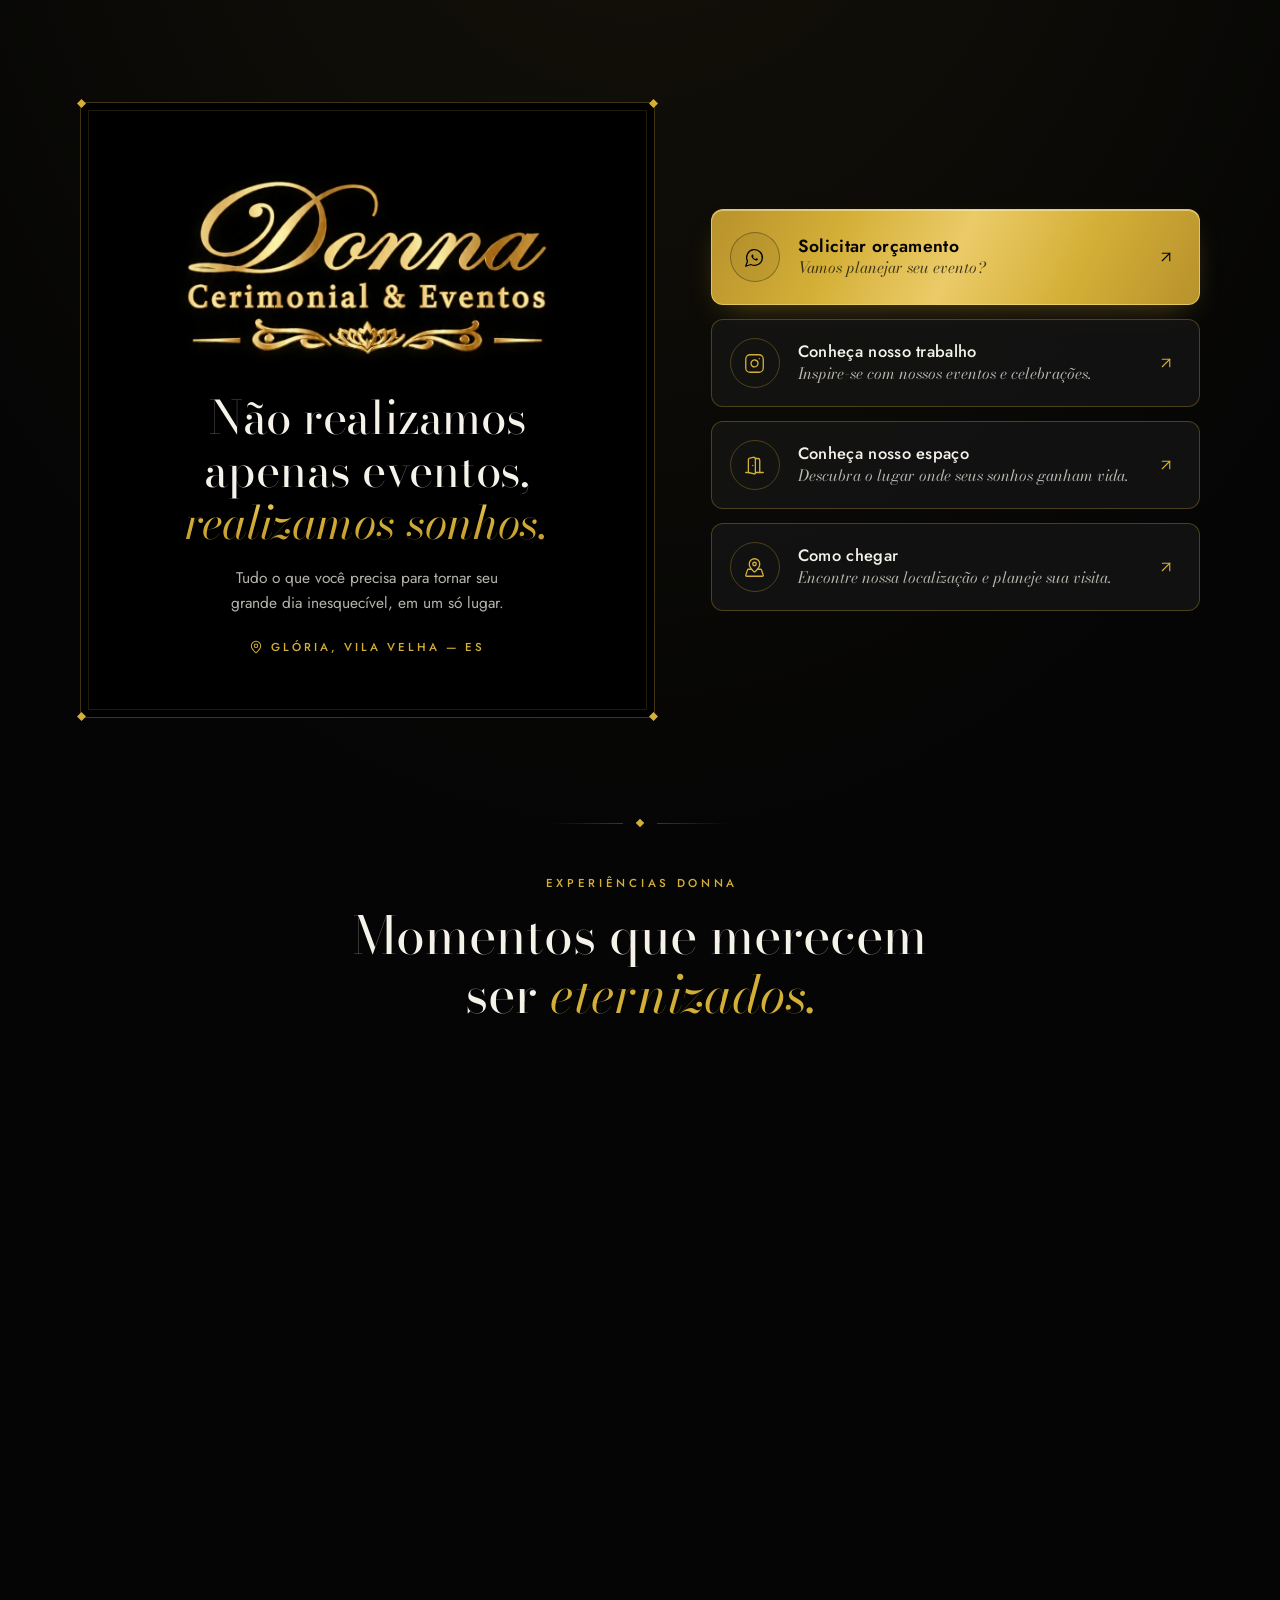
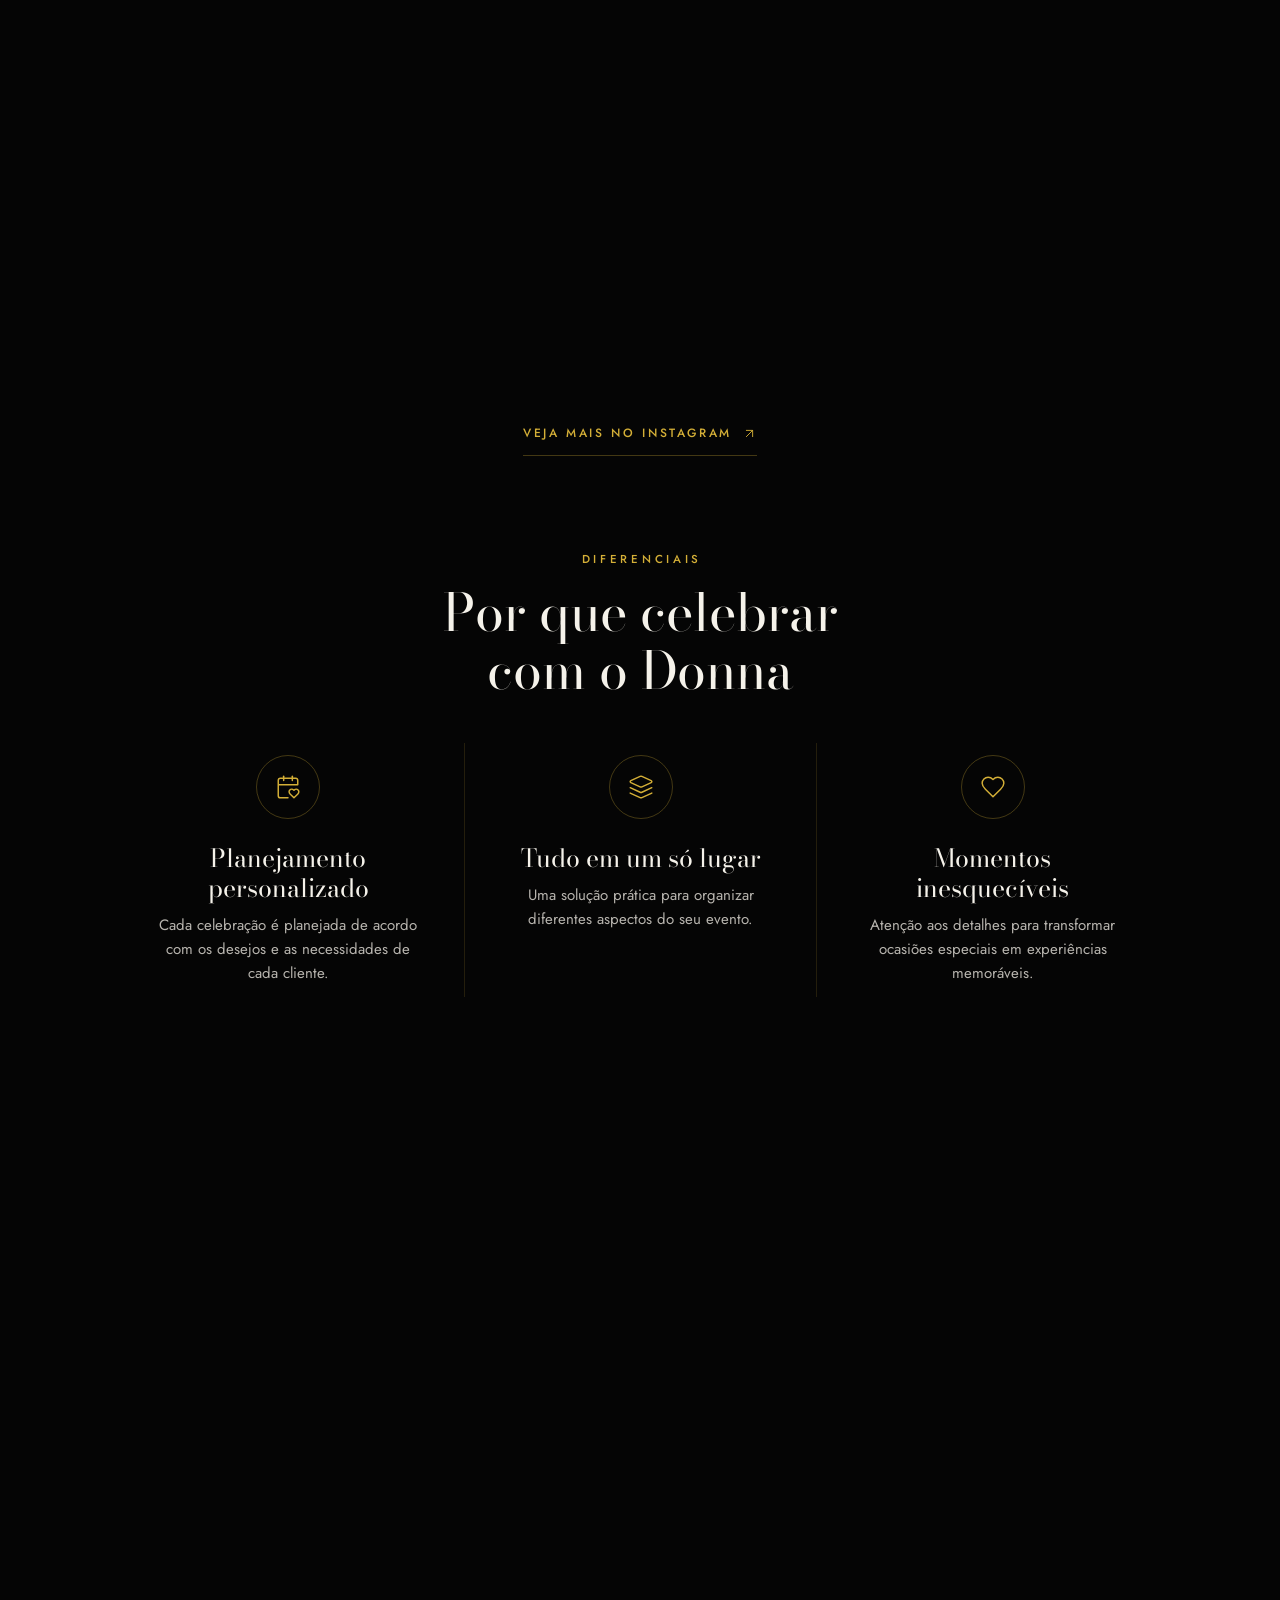
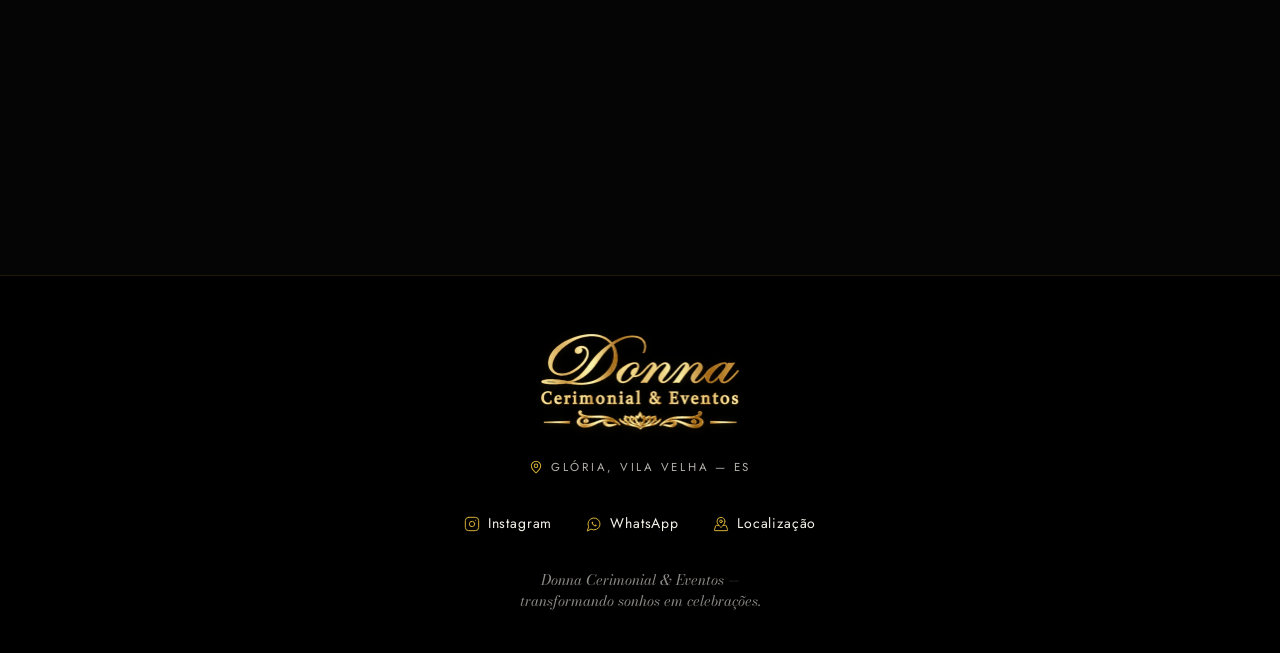
==== commit 3fbac701: "Ajusta título dos diferenciais para "Por que celebrar com o Donna" Co-Authored-By: Claude Opus 5.5 <" ====
--- a/public/index.html
+++ b/public/index.html
@@ -319,7 +319,7 @@
     <section class="values" aria-labelledby="diferenciais-titulo">
       <header class="section-head" data-reveal>
         <p class="eyebrow">Diferenciais</p>
-        <h2 class="section-title" id="diferenciais-titulo">Por que celebrar com a Donna</h2>
+        <h2 class="section-title" id="diferenciais-titulo">Por que celebrar com o Donna</h2>
       </header>
 
       <ul class="values__list">
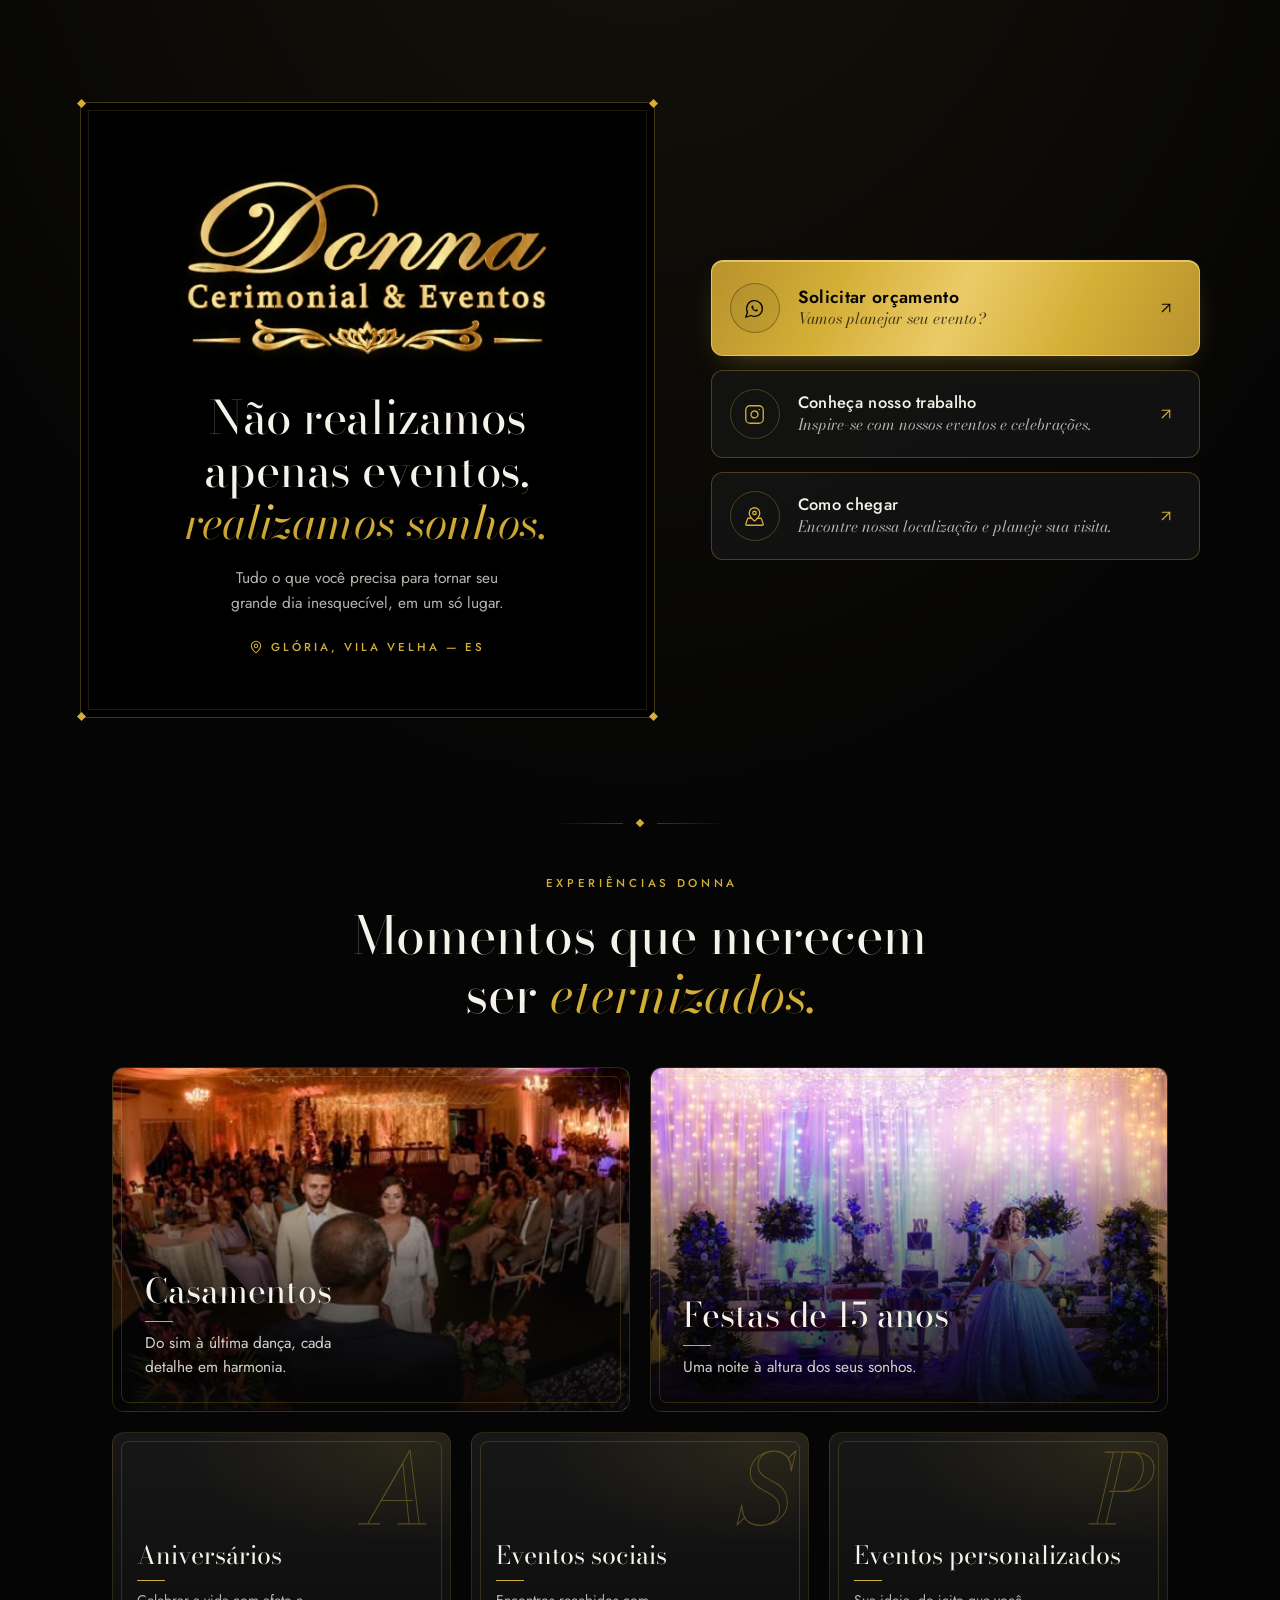
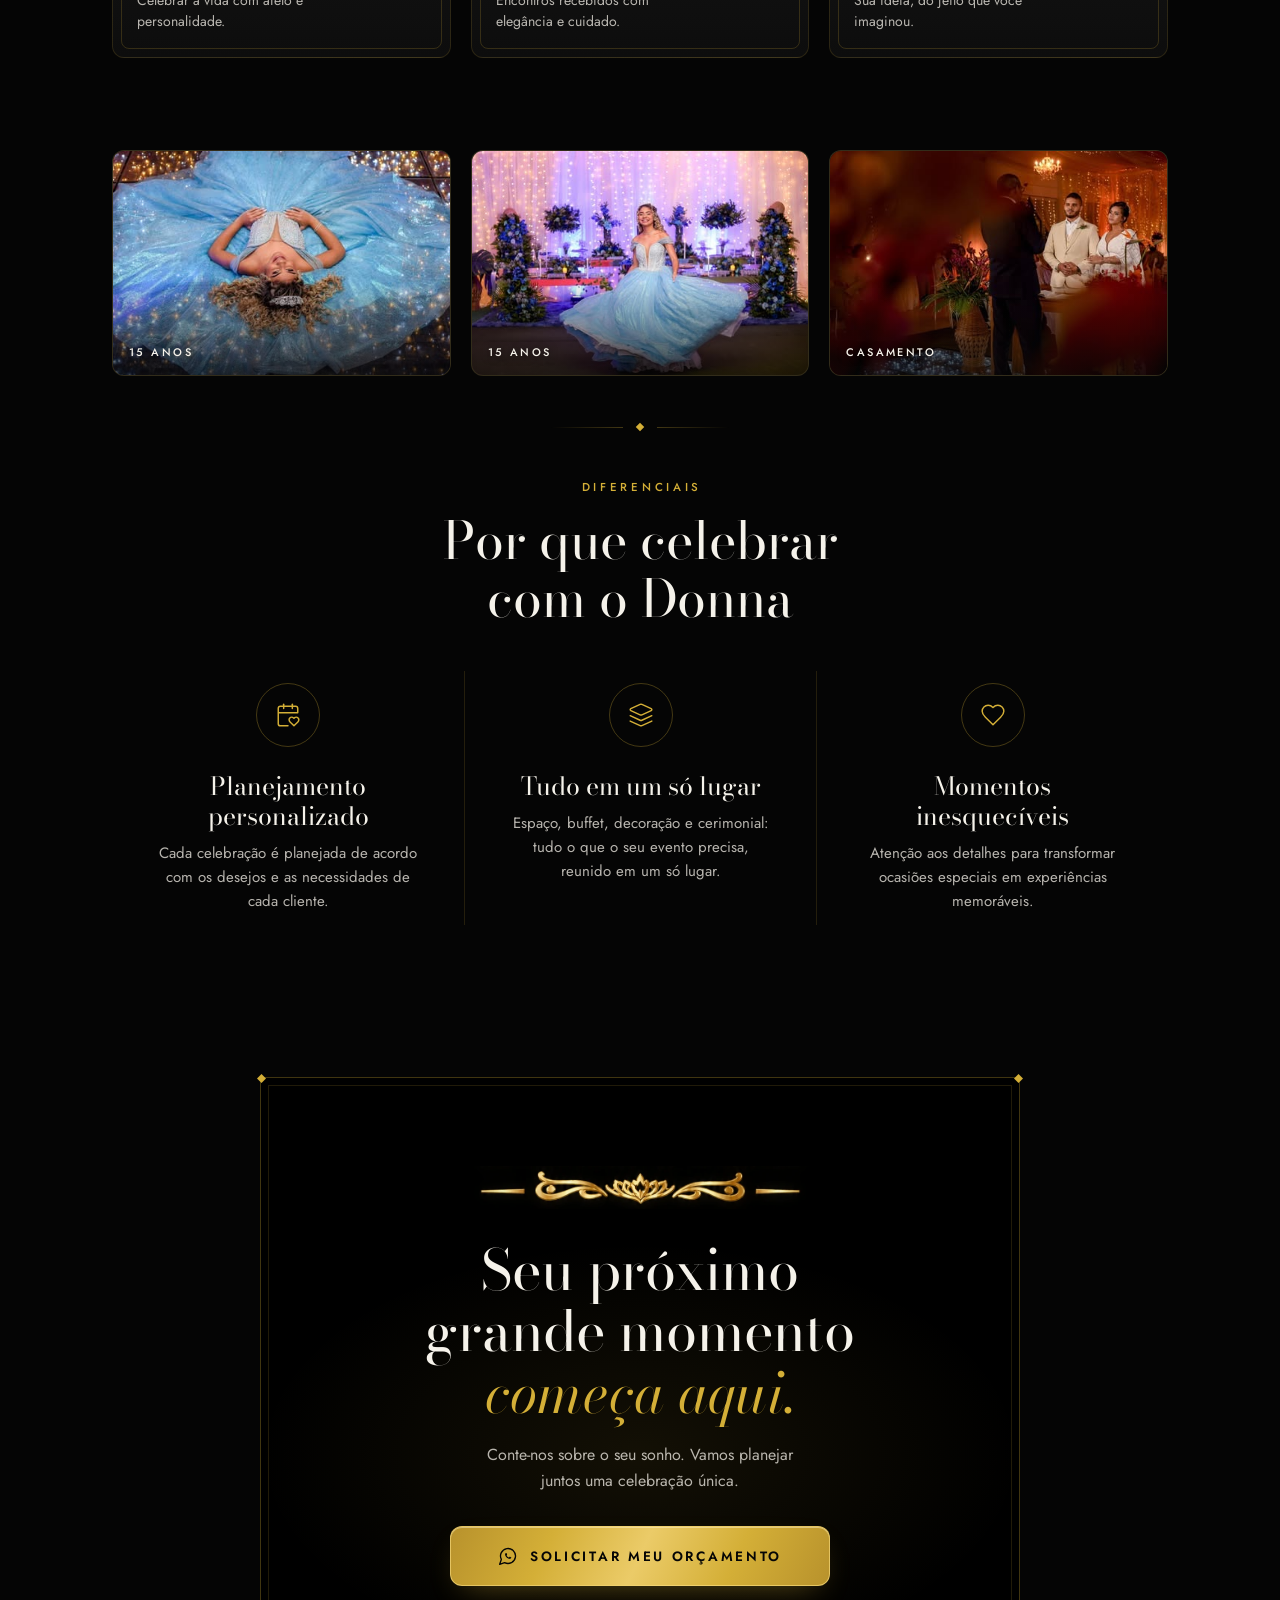
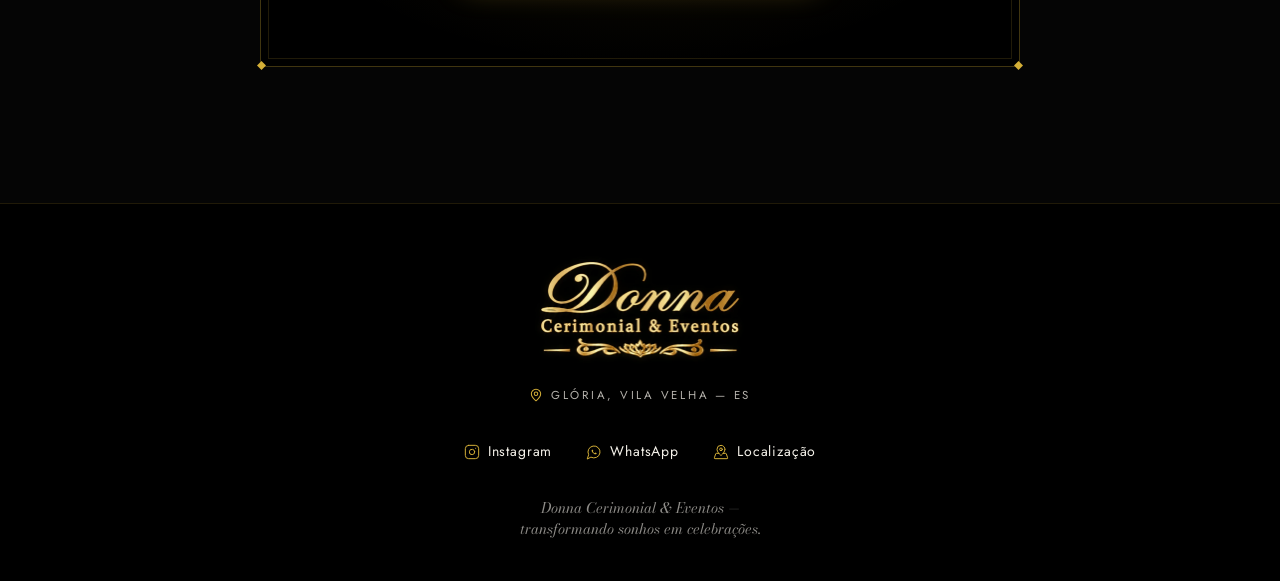
==== commit 7ff69617: "Remove "Conheça nosso espaço" e "Veja mais no Instagram"; detalha "Tudo em um só lugar" - Abertura p" ====
--- a/public/index.html
+++ b/public/index.html
@@ -50,7 +50,7 @@
     "url": "https://donna-cerimonial.pages.dev/",
     "logo": "https://donna-cerimonial.pages.dev/assets/img/logo-donna.webp",
     "image": "https://donna-cerimonial.pages.dev/assets/img/og-image.jpg",
-    "description": "Cerimonial e eventos: casamentos, festas de 15 anos, aniversários, eventos sociais e personalizados.",
+    "description": "Espaço para eventos, buffet, decoração e cerimonial para casamentos, festas de 15 anos, aniversários, eventos sociais e personalizados.",
     "slogan": "Não realizamos apenas eventos, realizamos sonhos.",
     "telephone": "+55 27 99788-0077",
     "address": {
@@ -86,13 +86,6 @@
       <rect width="20" height="20" x="2" y="2" rx="5" ry="5"/>
       <path d="M16 11.37A4 4 0 1 1 12.63 8 4 4 0 0 1 16 11.37z"/>
       <line x1="17.5" x2="17.51" y1="6.5" y2="6.5"/>
-    </symbol>
-    <symbol id="i-door-open" viewBox="0 0 24 24">
-      <path d="M13 4h3a2 2 0 0 1 2 2v14"/>
-      <path d="M2 20h3"/>
-      <path d="M13 20h9"/>
-      <path d="M10 12v.01"/>
-      <path d="M13 4.562v16.157a1 1 0 0 1-1.242.97L5 20V5.562a2 2 0 0 1 1.515-1.94l4-1A2 2 0 0 1 13 4.561Z"/>
     </symbol>
     <symbol id="i-map-pinned" viewBox="0 0 24 24">
       <path d="M18 8c0 3.613-3.869 7.429-5.393 8.795a1 1 0 0 1-1.214 0C9.87 15.429 6 11.613 6 8a6 6 0 0 1 12 0"/>
@@ -179,19 +172,6 @@
               </a>
             </li>
             <li>
-              <a class="link" data-track="google_espaco"
-                 href="https://share.google/H26QlBT8dR2Lc7eBj"
-                 target="_blank" rel="noopener">
-                <span class="link__icon"><svg class="icon" aria-hidden="true"><use href="#i-door-open"/></svg></span>
-                <span class="link__text">
-                  <span class="link__title">Conheça nosso espaço</span>
-                  <span class="link__hint">Descubra o lugar onde seus sonhos ganham vida.</span>
-                </span>
-                <svg class="icon link__arrow" aria-hidden="true"><use href="#i-arrow-up-right"/></svg>
-                <span class="sr-only">(abre o Google)</span>
-              </a>
-            </li>
-            <li>
               <a class="link" data-track="google_como_chegar"
                  href="https://share.google/H26QlBT8dR2Lc7eBj"
                  target="_blank" rel="noopener">
@@ -305,12 +285,6 @@
         </ul>
       </div>
 
-      <p class="experiences__more" data-reveal>
-        <a class="text-link" data-track="instagram_experiencias" href="https://www.instagram.com/donnacerimonial.eventos/" target="_blank" rel="noopener">
-          Veja mais no Instagram
-          <svg class="icon" aria-hidden="true"><use href="#i-arrow-up-right"/></svg>
-        </a>
-      </p>
     </section>
 
     <div class="rule" aria-hidden="true" data-reveal><span></span></div>
@@ -331,7 +305,7 @@
         <li class="value" data-reveal style="--i:1">
           <span class="value__icon"><svg class="icon" aria-hidden="true"><use href="#i-layers"/></svg></span>
           <h3 class="value__title">Tudo em um só lugar</h3>
-          <p class="value__text">Uma solução prática para organizar diferentes aspectos do seu evento.</p>
+          <p class="value__text">Espaço, buffet, decoração e cerimonial: tudo o que o seu evento precisa, reunido em um só lugar.</p>
         </li>
         <li class="value" data-reveal style="--i:2">
           <span class="value__icon"><svg class="icon" aria-hidden="true"><use href="#i-heart"/></svg></span>
--- a/public/assets/css/styles.css
+++ b/public/assets/css/styles.css
@@ -608,7 +608,7 @@
 
 .gallery {
   max-width: 1120px;
-  margin: 0 auto;
+  margin: 0 auto 8px;
   padding: 0 var(--gutter);
 }
 
@@ -660,40 +660,6 @@
 
 @media (hover: hover) {
   .gallery__item figure:hover img { transform: scale(1.04); }
-}
-
-.experiences__more {
-  margin-top: 30px;
-  padding: 0 var(--gutter);
-  text-align: center;
-}
-
-.text-link {
-  display: inline-flex;
-  align-items: center;
-  gap: 10px;
-  min-height: 44px;
-  border-bottom: 1px solid var(--line);
-  color: var(--gold);
-  font-size: 12px;
-  font-weight: 500;
-  letter-spacing: .22em;
-  text-decoration: none;
-  text-transform: uppercase;
-  transition: border-color .4s var(--ease), color .4s var(--ease);
-}
-
-.text-link .icon {
-  font-size: 15px;
-  transition: transform .45s var(--ease);
-}
-
-@media (hover: hover) {
-  .text-link:hover {
-    border-color: var(--gold);
-    color: var(--gold-light);
-  }
-  .text-link:hover .icon { transform: translate(2px, -2px); }
 }
 
 /* ==========================================================================
@@ -956,7 +922,6 @@
   .links__list > li:nth-child(1) { animation-delay: .75s; }
   .links__list > li:nth-child(2) { animation-delay: .84s; }
   .links__list > li:nth-child(3) { animation-delay: .93s; }
-  .links__list > li:nth-child(4) { animation-delay: 1.02s; }
 
   /* Um único reflexo de luz no título e, em seguida, no botão principal */
   .foil { animation: foil-sweep 1.8s ease-in-out 1.5s; }
@@ -1089,7 +1054,6 @@
   .gallery__item:first-child { grid-column: auto; }
   .gallery__item figcaption { bottom: 14px; left: 16px; font-size: 11px; }
 
-  .experiences__more { margin-top: 36px; }
 
   .values__list {
     display: grid;
